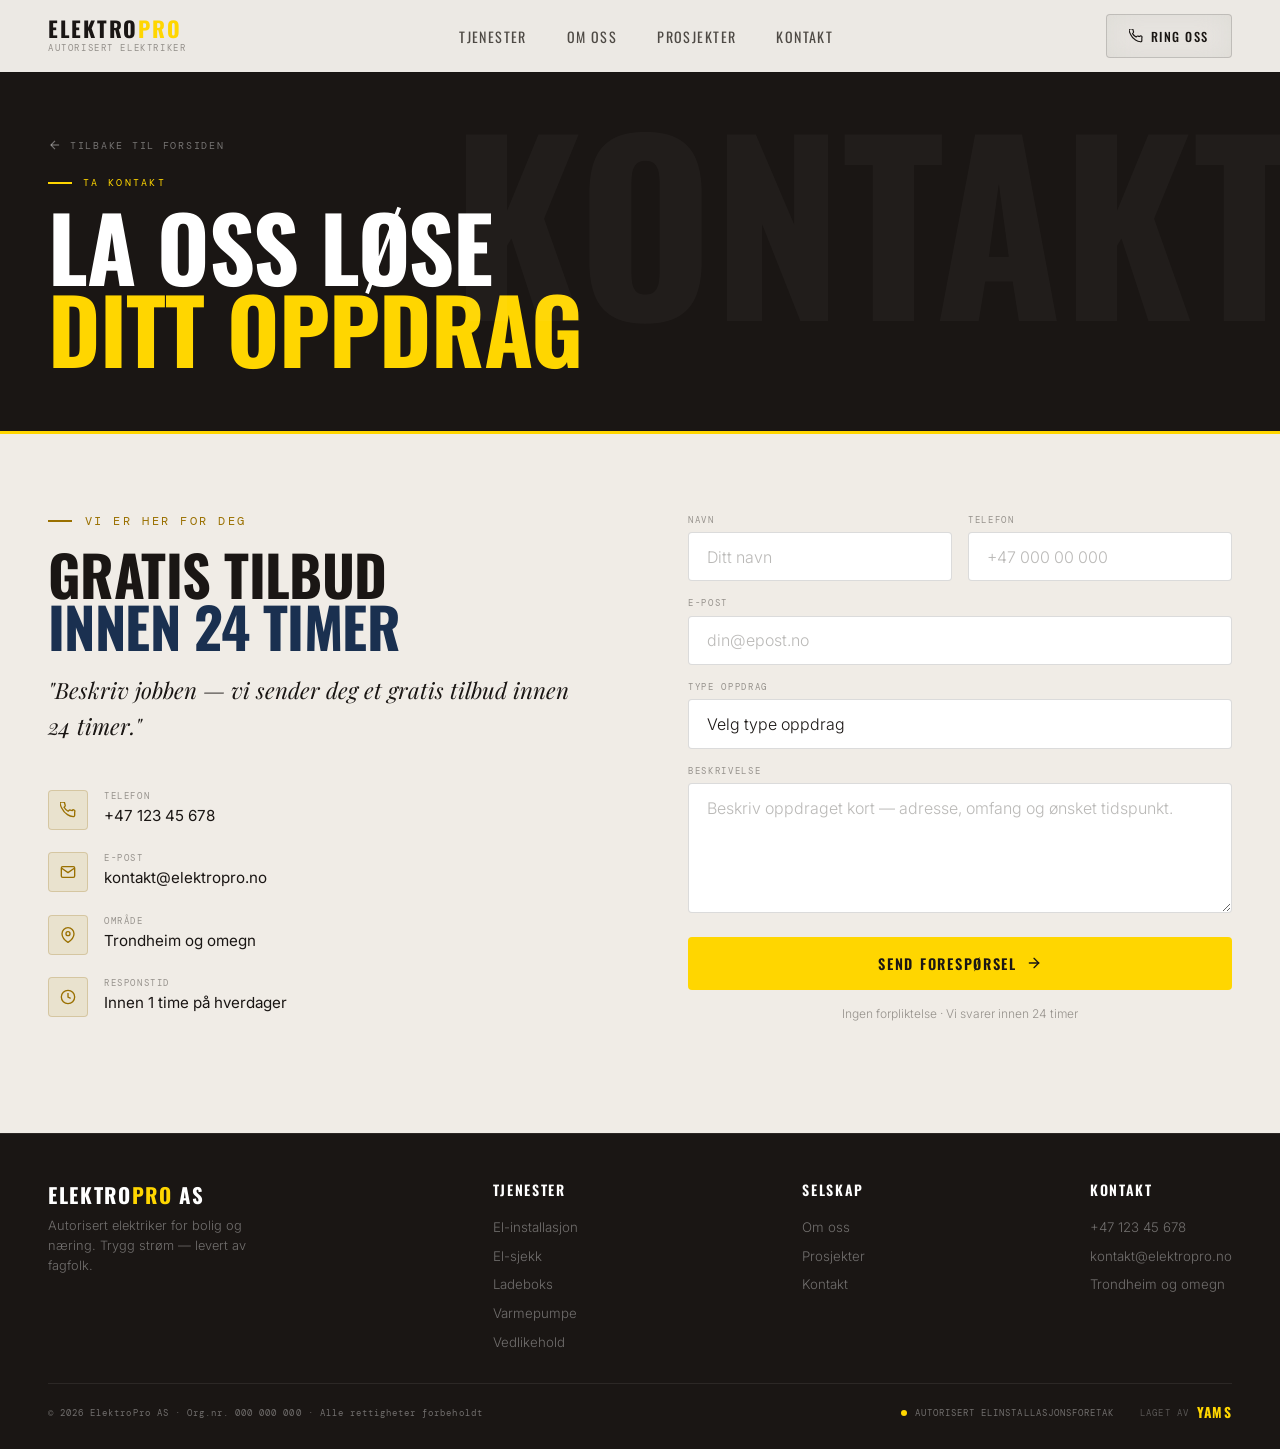
==== kontakt.html @ 8f8574b4 "Add files via upload" ====
<!DOCTYPE html>
<html lang="no">
<head>
  <meta charset="UTF-8">
  <meta name="viewport" content="width=device-width, initial-scale=1.0">
  <title>Kontakt — ElektroPro AS</title>
  <meta name="description" content="Ta kontakt med ElektroPro AS — få gratis tilbud på elektriske tjenester i Trondheim og omegn.">
  <link rel="preconnect" href="https://fonts.googleapis.com">
  <link rel="preconnect" href="https://fonts.gstatic.com" crossorigin>
  <link href="https://fonts.googleapis.com/css2?family=Oswald:wght@400;500;600;700&family=Inter:ital,wght@0,300;0,400;0,500;1,300&family=Playfair+Display:ital@1&family=DM+Mono:wght@400;500&display=swap" rel="stylesheet">
  <link rel="stylesheet" href="style.css">
</head>
<body>

<nav id="mainNav" class="nav-dark">
  <a href="index.html" class="nav-logo">
    <div class="nav-logo-name">Elektro<span>Pro</span></div>
    <div class="nav-logo-tag">Autorisert elektriker</div>
  </a>
  <ul class="nav-links">
    <li><a href="tjenester.html">Tjenester</a></li>
    <li><a href="om-oss.html">Om oss</a></li>
    <li><a href="index.html#prosjekter">Prosjekter</a></li>
    <li><a href="kontakt.html" class="active">Kontakt</a></li>
  </ul>
  <div class="nav-right">
    <a href="tel:+4712345678" class="btn-glass-sm">
      <svg width="14" height="14" viewBox="0 0 24 24" fill="none" stroke="currentColor" stroke-width="2" stroke-linecap="round"><path d="M22 16.92v3a2 2 0 01-2.18 2 19.79 19.79 0 01-8.63-3.07A19.5 19.5 0 013.07 9.81a19.79 19.79 0 01-3.07-8.68A2 2 0 012 0h3a2 2 0 012 1.72c.127.96.361 1.903.7 2.81a2 2 0 01-.45 2.11L6.09 7.91a16 16 0 006 6l1.27-1.27a2 2 0 012.11-.45c.907.339 1.85.573 2.81.7A2 2 0 0122 14.92v2z"/></svg>
      Ring oss
    </a>
    <button class="nav-hamburger" id="navHamburger" aria-label="Åpne meny" aria-expanded="false">
      <span></span><span></span><span></span>
    </button>
  </div>
</nav>

<div class="mob-menu" id="mobMenu" aria-hidden="true">
  <ul>
    <li><a href="tjenester.html" class="mob-link">Tjenester</a></li>
    <li><a href="om-oss.html" class="mob-link">Om oss</a></li>
    <li><a href="index.html#prosjekter" class="mob-link">Prosjekter</a></li>
    <li><a href="kontakt.html" class="mob-link">Kontakt</a></li>
  </ul>
  <div class="mob-menu-divider"></div>
  <div class="mob-menu-cta">
    <a href="tel:+4712345678" class="btn-yellow">Ring oss nå</a>
    <a href="kontakt.html" class="btn-glass mob-link">Få gratis tilbud</a>
  </div>
  <div class="mob-menu-contact">+47 123 45 678 · kontakt@elektropro.no</div>
</div>

<!-- ── PAGE BANNER ── -->
<div class="page-banner">
  <div class="page-banner-bg-text">Kontakt</div>
  <a href="index.html" class="page-banner-back">
    <svg viewBox="0 0 24 24"><polyline points="19 12 5 12"/><polyline points="12 5 5 12 12 19"/></svg>
    Tilbake til forsiden
  </a>
  <div class="page-banner-label">Ta kontakt</div>
  <h1 class="page-banner-title">La oss løse<br><span class="accent">ditt oppdrag</span></h1>
</div>

<!-- ── CONTACT ── -->
<section class="contact" style="padding-top:5rem;">
  <div class="contact-info">
    <div class="section-eyebrow">Vi er her for deg</div>
    <h2 class="section-title" style="font-size:clamp(2rem,5vw,3.5rem);margin-bottom:0;">Gratis tilbud<br><span class="accent">innen 24 timer</span></h2>
    <p class="contact-tagline">"Beskriv jobben — vi sender deg et gratis tilbud innen 24 timer."</p>
    <div class="contact-details">
      <div class="contact-detail-item">
        <div class="contact-detail-icon"><svg viewBox="0 0 24 24"><path d="M22 16.92v3a2 2 0 01-2.18 2 19.79 19.79 0 01-8.63-3.07A19.5 19.5 0 013.07 9.81 19.79 19.79 0 01.01 1.2 2 2 0 012 0h3a2 2 0 012 1.72c.127.96.361 1.903.7 2.81a2 2 0 01-.45 2.11L6.09 7.91a16 16 0 006 6l1.27-1.27a2 2 0 012.11-.45c.907.339 1.85.573 2.81.7A2 2 0 0122 14.92v2z"/></svg></div>
        <div><div class="contact-detail-label">Telefon</div><div class="contact-detail-val">+47 123 45 678</div></div>
      </div>
      <div class="contact-detail-item">
        <div class="contact-detail-icon"><svg viewBox="0 0 24 24"><path d="M4 4h16c1.1 0 2 .9 2 2v12c0 1.1-.9 2-2 2H4c-1.1 0-2-.9-2-2V6c0-1.1.9-2 2-2z"/><polyline points="22,6 12,13 2,6"/></svg></div>
        <div><div class="contact-detail-label">E-post</div><div class="contact-detail-val">kontakt@elektropro.no</div></div>
      </div>
      <div class="contact-detail-item">
        <div class="contact-detail-icon"><svg viewBox="0 0 24 24"><path d="M21 10c0 7-9 13-9 13s-9-6-9-13a9 9 0 0118 0z"/><circle cx="12" cy="10" r="3"/></svg></div>
        <div><div class="contact-detail-label">Område</div><div class="contact-detail-val">Trondheim og omegn</div></div>
      </div>
      <div class="contact-detail-item">
        <div class="contact-detail-icon"><svg viewBox="0 0 24 24"><circle cx="12" cy="12" r="10"/><polyline points="12 6 12 12 16 14"/></svg></div>
        <div><div class="contact-detail-label">Responstid</div><div class="contact-detail-val">Innen 1 time på hverdager</div></div>
      </div>
    </div>
  </div>

  <form class="contact-form reveal" onsubmit="return false;">
    <div class="form-row">
      <div class="form-group"><label for="fname">Navn</label><input type="text" id="fname" placeholder="Ditt navn"></div>
      <div class="form-group"><label for="fphone">Telefon</label><input type="tel" id="fphone" placeholder="+47 000 00 000"></div>
    </div>
    <div class="form-group"><label for="femail">E-post</label><input type="email" id="femail" placeholder="din@epost.no"></div>
    <div class="form-group">
      <label for="ftype">Type oppdrag</label>
      <select id="ftype">
        <option value="" disabled selected>Velg type oppdrag</option>
        <option>El-sjekk / sikkerhetsinspeksjon</option>
        <option>Ny installasjon (bolig)</option>
        <option>Ny installasjon (næring)</option>
        <option>Ladeboks for elbil</option>
        <option>Varmepumpe</option>
        <option>Vedlikehold / feilretting</option>
        <option>Annet</option>
      </select>
    </div>
    <div class="form-group"><label for="fmessage">Beskrivelse</label><textarea id="fmessage" placeholder="Beskriv oppdraget kort — adresse, omfang og ønsket tidspunkt."></textarea></div>
    <button type="submit" class="btn-yellow form-submit">
      Send forespørsel
      <svg width="16" height="16" viewBox="0 0 24 24" fill="none" stroke="currentColor" stroke-width="2" stroke-linecap="round"><line x1="5" y1="12" x2="19" y2="12"/><polyline points="12 5 19 12 12 19"/></svg>
    </button>
    <p class="form-note">Ingen forpliktelse · Vi svarer innen 24 timer</p>
  </form>
</section>

<!-- ── FOOTER ── -->
<footer>
  <div class="footer-top">
    <div class="footer-brand">
      <div class="footer-logo-name">Elektro<span>Pro</span> AS</div>
      <p class="footer-tagline">Autorisert elektriker for bolig og næring. Trygg strøm — levert av fagfolk.</p>
    </div>
    <div class="footer-col">
      <button class="footer-col-toggle" aria-expanded="false"><span>Tjenester</span><span class="footer-col-icon">+</span></button>
      <ul>
        <li><a href="tjenester.html">El-installasjon</a></li>
        <li><a href="tjenester.html">El-sjekk</a></li>
        <li><a href="tjenester.html">Ladeboks</a></li>
        <li><a href="tjenester.html">Varmepumpe</a></li>
        <li><a href="tjenester.html">Vedlikehold</a></li>
      </ul>
    </div>
    <div class="footer-col">
      <button class="footer-col-toggle" aria-expanded="false"><span>Selskap</span><span class="footer-col-icon">+</span></button>
      <ul>
        <li><a href="om-oss.html">Om oss</a></li>
        <li><a href="index.html#prosjekter">Prosjekter</a></li>
        <li><a href="kontakt.html">Kontakt</a></li>
      </ul>
    </div>
    <div class="footer-col">
      <button class="footer-col-toggle" aria-expanded="false"><span>Kontakt</span><span class="footer-col-icon">+</span></button>
      <ul>
        <li><a href="tel:+4712345678">+47 123 45 678</a></li>
        <li><a href="mailto:kontakt@elektropro.no">kontakt@elektropro.no</a></li>
        <li><a href="#">Trondheim og omegn</a></li>
      </ul>
    </div>
  </div>
  <div class="footer-bottom">
    <span class="footer-copy">© 2026 ElektroPro AS · Org.nr. 000 000 000 · Alle rettigheter forbeholdt</span>
    <div style="display:flex;align-items:center;gap:1.6rem;flex-wrap:wrap;">
      <div class="footer-badge"><div class="footer-badge-dot"></div>Autorisert elinstallasjonsforetak</div>
      <a href="https://www.yamsas.com" target="_blank" rel="noopener" class="footer-yams">Laget av <span class="footer-yams-logo">YAMS</span></a>
    </div>
  </div>
</footer>

<div class="mob-call-bar">
  <a href="tel:+4712345678" class="mob-call">
    <svg viewBox="0 0 24 24" fill="none" stroke="currentColor" stroke-width="2" stroke-linecap="round"><path d="M22 16.92v3a2 2 0 01-2.18 2 19.79 19.79 0 01-8.63-3.07A19.5 19.5 0 013.07 9.81a19.79 19.79 0 01-3.07-8.68A2 2 0 012 0h3a2 2 0 012 1.72c.127.96.361 1.903.7 2.81a2 2 0 01-.45 2.11L6.09 7.91a16 16 0 006 6l1.27-1.27a2 2 0 012.11-.45c.907.339 1.85.573 2.81.7A2 2 0 0122 14.92v2z"/></svg>
    Ring oss
  </a>
  <a href="#" class="mob-quote">Send skjema</a>
</div>

<script>
  const nav = document.getElementById('mainNav');
  window.addEventListener('scroll', () => { nav.classList.toggle('scrolled', window.scrollY > 60); }, { passive: true });
  const hamburger = document.getElementById('navHamburger');
  const mobMenu = document.getElementById('mobMenu');
  function openMenu() { hamburger.classList.add('open'); hamburger.setAttribute('aria-expanded','true'); mobMenu.classList.add('open'); mobMenu.setAttribute('aria-hidden','false'); document.body.classList.add('menu-open'); }
  function closeMenu() { hamburger.classList.remove('open'); hamburger.setAttribute('aria-expanded','false'); mobMenu.classList.remove('open'); mobMenu.setAttribute('aria-hidden','true'); document.body.classList.remove('menu-open'); }
  hamburger.addEventListener('click', () => mobMenu.classList.contains('open') ? closeMenu() : openMenu());
  document.querySelectorAll('.mob-link').forEach(l => l.addEventListener('click', closeMenu));
  document.addEventListener('keydown', e => { if(e.key === 'Escape') closeMenu(); });
  document.querySelectorAll('.footer-col-toggle').forEach(btn => {
    btn.addEventListener('click', () => {
      if(window.innerWidth > 768) return;
      const col = btn.parentElement; const isOpen = col.classList.contains('open');
      document.querySelectorAll('.footer-col').forEach(c => { c.classList.remove('open'); c.querySelector('.footer-col-toggle').setAttribute('aria-expanded','false'); });
      if(!isOpen) { col.classList.add('open'); btn.setAttribute('aria-expanded','true'); }
    });
  });
  const observer = new IntersectionObserver(entries => { entries.forEach(e => { if(e.isIntersecting) { e.target.classList.add('visible'); observer.unobserve(e.target); } }); }, { threshold: 0.1 });
  document.querySelectorAll('.reveal').forEach(el => observer.observe(el));
</script>
</body>
</html>
---- style.css ----
*, *::before, *::after { box-sizing: border-box; margin: 0; padding: 0; }

:root {
  --black:   #1a1614;
  --light0:  #f8f5f0;
  --light1:  #f0ece6;
  --light2:  #e8e3db;
  --yellow:  #FFD600;
  --yamb:    #9a7000;
  --ydim:    rgba(180,135,0,.1);
  --white:   #ffffff;
  --gray:    rgba(26,22,16,.62);
  --gray2:   rgba(26,22,16,.42);
  --border:  rgba(0,0,0,.1);
  --bordery: rgba(140,100,0,.22);
  --nav-h:   72px;
}

html { scroll-behavior: smooth; }

body {
  font-family: 'Inter', sans-serif;
  background: var(--light0);
  color: var(--black);
  -webkit-font-smoothing: antialiased;
  overflow-x: hidden;
}
body.menu-open { overflow: hidden; }

img { display: block; max-width: 100%; }
a { text-decoration: none; color: inherit; }

/* ── BUTTONS ── */
.btn-yellow {
  display: inline-flex; align-items: center; justify-content: center; gap: .55rem;
  padding: 1rem 2.2rem;
  background: var(--yellow); color: var(--black);
  font-family: 'Oswald', sans-serif;
  font-weight: 600; font-size: .9rem; letter-spacing: .12em; text-transform: uppercase;
  border: none; border-radius: 4px; cursor: pointer;
  transition: background .2s, transform .2s, box-shadow .2s;
  white-space: nowrap; min-height: 48px;
}
.btn-yellow:hover { background: #ffe633; transform: translateY(-2px); box-shadow: 0 10px 36px rgba(255,214,0,.45); }

.btn-glass {
  display: inline-flex; align-items: center; justify-content: center; gap: .55rem;
  padding: 1rem 2.2rem;
  background: rgba(255,255,255,.08); backdrop-filter: blur(20px); -webkit-backdrop-filter: blur(20px);
  border: 1px solid rgba(255,255,255,.22); border-radius: 4px;
  color: var(--white);
  font-family: 'Oswald', sans-serif;
  font-weight: 500; font-size: .9rem; letter-spacing: .12em; text-transform: uppercase;
  cursor: pointer; transition: background .2s, border-color .2s, transform .2s;
  white-space: nowrap; min-height: 48px;
}
.btn-glass:hover { background: rgba(255,255,255,.16); border-color: rgba(255,255,255,.45); transform: translateY(-2px); }

.btn-glass-sm {
  display: inline-flex; align-items: center; gap: .45rem;
  padding: .65rem 1.4rem;
  background: rgba(255,255,255,.08); backdrop-filter: blur(16px); -webkit-backdrop-filter: blur(16px);
  border: 1px solid rgba(255,255,255,.2); border-radius: 4px;
  color: var(--white);
  font-family: 'Oswald', sans-serif;
  font-weight: 500; font-size: .78rem; letter-spacing: .12em; text-transform: uppercase;
  cursor: pointer; transition: background .2s, border-color .2s;
  min-height: 44px;
}
.btn-glass-sm:hover { background: rgba(255,255,255,.15); border-color: rgba(255,255,255,.4); }

.btn-dark {
  display: inline-flex; align-items: center; justify-content: center; gap: .55rem;
  padding: 1.1rem 2.6rem;
  background: var(--black); color: var(--yellow);
  font-family: 'Oswald', sans-serif;
  font-weight: 600; font-size: .9rem; letter-spacing: .12em; text-transform: uppercase;
  border: none; border-radius: 4px; cursor: pointer;
  transition: background .2s, transform .2s; white-space: nowrap; min-height: 48px;
}
.btn-dark:hover { background: #1a1a1a; transform: translateY(-2px); }

/* ── NAV ── */
nav {
  position: fixed; top: 0; left: 0; right: 0; z-index: 1000;
  height: var(--nav-h);
  display: flex; align-items: center; justify-content: space-between;
  padding: 0 3rem;
  transition: background .35s, box-shadow .35s;
}
nav.scrolled {
  background: rgba(248,245,240,.95);
  backdrop-filter: blur(24px); -webkit-backdrop-filter: blur(24px);
  box-shadow: 0 1px 0 rgba(0,0,0,.08);
}
nav.scrolled .nav-logo-name { color: var(--black); }
nav.scrolled .nav-logo-tag  { color: var(--gray2); }
nav.scrolled .nav-links a   { color: rgba(26,22,16,.75); }
nav.scrolled .nav-links a:hover { color: var(--yamb); }
nav.scrolled .btn-glass-sm  { background: rgba(0,0,0,.06); border-color: rgba(0,0,0,.15); color: var(--black); }
nav.scrolled .nav-hamburger span { background: var(--black); }

/* Force dark nav on light-header pages */
nav.nav-dark {
  background: rgba(248,245,240,.95);
  backdrop-filter: blur(24px); -webkit-backdrop-filter: blur(24px);
  box-shadow: 0 1px 0 rgba(0,0,0,.08);
}
nav.nav-dark .nav-logo-name { color: var(--black); }
nav.nav-dark .nav-logo-tag  { color: var(--gray2); }
nav.nav-dark .nav-links a   { color: rgba(26,22,16,.75); }
nav.nav-dark .nav-links a:hover { color: var(--yamb); }
nav.nav-dark .btn-glass-sm  { background: rgba(0,0,0,.06); border-color: rgba(0,0,0,.15); color: var(--black); }
nav.nav-dark .nav-hamburger span { background: var(--black); }

.nav-logo { display: flex; flex-direction: column; gap: .1rem; }
.nav-logo-name {
  font-family: 'Oswald', sans-serif;
  font-weight: 700; font-size: 1.35rem; letter-spacing: .08em;
  text-transform: uppercase; color: var(--white); line-height: 1;
}
.nav-logo-name span { color: var(--yellow); }
.nav-logo-tag {
  font-family: 'DM Mono', monospace;
  font-size: .55rem; letter-spacing: .18em; text-transform: uppercase; color: rgba(255,255,255,.5);
}

.nav-links { display: flex; align-items: center; gap: 2.5rem; list-style: none; }
.nav-links a {
  font-family: 'Oswald', sans-serif;
  font-weight: 400; font-size: .88rem; letter-spacing: .1em;
  text-transform: uppercase; color: rgba(255,255,255,.85);
  transition: color .2s;
}
.nav-links a:hover { color: var(--yellow); }
.nav-links a.active { color: var(--yellow); }

.nav-right { display: flex; align-items: center; gap: 1rem; }

.nav-hamburger {
  display: none; flex-direction: column; justify-content: center; gap: 5px;
  width: 44px; height: 44px;
  background: none; border: none; cursor: pointer; padding: 8px;
}
.nav-hamburger span {
  display: block; width: 22px; height: 2px;
  background: var(--white); border-radius: 2px;
  transition: transform .3s, opacity .3s; transform-origin: center;
}
.nav-hamburger.open span:nth-child(1) { transform: translateY(7px) rotate(45deg); }
.nav-hamburger.open span:nth-child(2) { opacity: 0; }
.nav-hamburger.open span:nth-child(3) { transform: translateY(-7px) rotate(-45deg); }

/* Mobile menu */
.mob-menu {
  display: none; position: fixed; inset: 0; z-index: 999;
  background: rgba(248,245,240,.97);
  backdrop-filter: blur(24px); -webkit-backdrop-filter: blur(24px);
  flex-direction: column; justify-content: center; align-items: flex-start;
  gap: 2rem; opacity: 0; transition: opacity .3s ease; padding: 2rem 2.5rem;
}
.mob-menu.open { display: flex; opacity: 1; }
.mob-menu ul { list-style: none; display: flex; flex-direction: column; align-items: flex-start; gap: 1.2rem; width: 100%; }
.mob-menu ul a { font-family: 'Oswald', sans-serif; font-weight: 600; font-size: 2rem; letter-spacing: .08em; text-transform: uppercase; color: var(--black); transition: color .2s; display: block; }
.mob-menu ul a:hover { color: var(--yamb); }
.mob-menu-divider { width: 40px; height: 2px; background: var(--border); }
.mob-menu-cta { display: flex; flex-direction: column; align-items: flex-start; gap: .8rem; width: 100%; }
.mob-menu-cta .btn-yellow, .mob-menu-cta .btn-glass { width: 100%; max-width: 300px; }
.mob-menu-cta .btn-glass { background: rgba(0,0,0,.06); border-color: rgba(0,0,0,.15); color: var(--black); }
.mob-menu-contact { font-family: 'DM Mono', monospace; font-size: .6rem; letter-spacing: .15em; text-transform: uppercase; color: var(--gray2); text-align: left; }

/* ── PAGE BANNER (sub-pages) ── */
.page-banner {
  background: #1a1614;
  padding: calc(var(--nav-h) + 4rem) 3rem 4rem;
  position: relative; overflow: hidden;
}
.page-banner::after {
  content: ''; position: absolute; bottom: 0; left: 0; right: 0;
  height: 3px; background: var(--yellow);
}
.page-banner-back {
  display: inline-flex; align-items: center; gap: .5rem;
  font-family: 'DM Mono', monospace; font-size: .6rem; letter-spacing: .18em;
  text-transform: uppercase; color: rgba(255,255,255,.4);
  margin-bottom: 1.5rem; transition: color .2s;
}
.page-banner-back:hover { color: var(--yellow); }
.page-banner-back svg { width: 14px; height: 14px; stroke: currentColor; fill: none; stroke-width: 2; }
.page-banner-label {
  font-family: 'DM Mono', monospace; font-size: .65rem; letter-spacing: .22em;
  text-transform: uppercase; color: var(--yellow);
  display: flex; align-items: center; gap: .7rem; margin-bottom: 1rem;
}
.page-banner-label::before { content: ''; display: block; width: 24px; height: 2px; background: var(--yellow); }
.page-banner-title {
  font-family: 'Oswald', sans-serif; font-weight: 700;
  font-size: clamp(2.8rem, 7vw, 6rem);
  text-transform: uppercase; line-height: .92;
  color: #ffffff; letter-spacing: -.01em;
}
.page-banner-title .accent { color: var(--yellow); }
.page-banner-bg-text {
  position: absolute; right: -1rem; top: 50%; transform: translateY(-50%);
  font-family: 'Oswald', sans-serif; font-weight: 700;
  font-size: clamp(8rem, 18vw, 18rem);
  color: rgba(255,255,255,.03); text-transform: uppercase;
  pointer-events: none; white-space: nowrap; line-height: 1;
}

/* ── HERO ── */
.hero {
  position: relative; min-height: 100svh;
  display: flex; flex-direction: column; justify-content: flex-end;
  padding: calc(var(--nav-h) + 2rem) 3rem 6rem; overflow: hidden;
}
.hero-video { position: absolute; inset: 0; z-index: 0; }
.hero-video video { width: 100%; height: 100%; object-fit: cover; object-position: center; }
.hero-overlay {
  position: absolute; inset: 0; z-index: 1;
  background: linear-gradient(to top,rgba(10,10,10,.97) 0%,rgba(10,10,10,.65) 45%,rgba(10,10,10,.3) 100%);
}
.hero-content { position: relative; z-index: 2; max-width: 860px; }
.hero-eyebrow {
  font-family: 'DM Mono', monospace; font-size: .65rem; letter-spacing: .2em;
  text-transform: uppercase; color: var(--yellow);
  display: flex; align-items: center; gap: .8rem; margin-bottom: 1.4rem; flex-wrap: wrap;
}
.hero-eyebrow::before { content: ''; display: block; width: 28px; height: 2px; background: var(--yellow); flex-shrink: 0; }
.hero-h1 {
  font-family: 'Oswald', sans-serif; font-weight: 700;
  font-size: clamp(3rem, 9vw, 7.5rem);
  line-height: .92; text-transform: uppercase; letter-spacing: -.01em;
  margin-bottom: 1.4rem; color: #ffffff;
}
.hero-h1 .accent { color: var(--yellow); }
.hero-btns { display: flex; align-items: center; gap: 1rem; flex-wrap: wrap; }
.hero-scroll-hint {
  position: absolute; bottom: 2.5rem; right: 3rem; z-index: 2;
  display: flex; flex-direction: column; align-items: center; gap: .6rem;
  font-family: 'DM Mono', monospace; font-size: .5rem; letter-spacing: .2em;
  text-transform: uppercase; color: rgba(255,255,255,.3);
}
.hero-scroll-line {
  width: 1px; height: 50px;
  background: linear-gradient(to bottom, var(--yellow), transparent);
  animation: scrollPulse 2s ease infinite;
}
@keyframes scrollPulse { 0%,100%{opacity:1;transform:scaleY(1)} 50%{opacity:.4;transform:scaleY(.6)} }

/* ── STATS ── */
.stats-bar {
  background: var(--light1);
  border-top: 1px solid var(--border); border-bottom: 1px solid var(--border);
  padding: 2.8rem 3rem; display: flex; justify-content: center; gap: 0;
}
.stat-item { flex: 1; max-width: 260px; display: flex; flex-direction: column; align-items: center; gap: .5rem; position: relative; }
.stat-item + .stat-item::before { content: ''; position: absolute; left: 0; top: 10%; bottom: 10%; width: 1px; background: var(--border); }
.stat-num { font-family: 'Oswald', sans-serif; font-weight: 700; font-size: clamp(2.4rem, 5vw, 3.8rem); color: var(--yellow); line-height: 1; }
.stat-label { font-family: 'DM Mono', monospace; font-size: .6rem; letter-spacing: .2em; text-transform: uppercase; color: var(--gray2); text-align: center; }

/* ── SECTION COMMON ── */
.section-eyebrow {
  font-family: 'DM Mono', monospace; font-size: .72rem; letter-spacing: .22em;
  text-transform: uppercase; color: var(--yamb);
  display: flex; align-items: center; gap: .8rem; margin-bottom: 1.2rem;
}
.section-eyebrow::before { content: ''; display: block; width: 24px; height: 2px; background: var(--yamb); flex-shrink: 0; }
.section-title {
  font-family: 'Oswald', sans-serif; font-weight: 700;
  font-size: clamp(2.2rem, 5vw, 4.5rem);
  text-transform: uppercase; line-height: .92; letter-spacing: -.01em; margin-bottom: 4rem;
}
.section-title .accent { color: #1a3050; }

/* ── SERVICES ── */
.services { background: var(--light2); padding: 7rem 3rem; }
.services-grid { display: grid; grid-template-columns: repeat(4, 1fr); gap: 1.5rem; }
.service-card {
  background: var(--white); padding: 2.6rem 2rem 2.4rem;
  border-radius: 12px; border-left: 4px solid var(--yellow);
  box-shadow: 0 2px 12px rgba(0,0,0,.07), 0 1px 3px rgba(0,0,0,.05);
  position: relative; overflow: hidden;
  transition: transform .25s cubic-bezier(.22,1,.36,1), box-shadow .25s;
}
.service-card:hover { transform: translateY(-6px); box-shadow: 0 18px 40px rgba(0,0,0,.12), 0 4px 10px rgba(0,0,0,.06); }
.service-icon {
  width: 48px; height: 48px; background: #1a3050; border-radius: 10px;
  display: flex; align-items: center; justify-content: center; margin-bottom: 1.5rem;
  box-shadow: 0 4px 14px rgba(26,48,80,.25);
}
.service-icon svg { width: 22px; height: 22px; stroke: #ffffff; fill: none; stroke-width: 2; }
.service-name { font-family: 'Oswald', sans-serif; font-weight: 600; font-size: 1.25rem; letter-spacing: .04em; text-transform: uppercase; margin-bottom: .9rem; color: var(--black); }
.service-desc { font-size: .87rem; line-height: 1.82; color: var(--gray); font-weight: 300; }

/* ── ABOUT ── */
.about {
  background: var(--light0); padding: 7rem 3rem;
  display: grid; grid-template-columns: 1fr 1fr; gap: 6rem; align-items: center;
}
.about-img-wrap { position: relative; }
.about-img-wrap img { width: 100%; height: 600px; object-fit: cover; object-position: top center; border-radius: 4px; }
.about-img-badge {
  position: absolute; bottom: 1.5rem; left: 1.5rem;
  background: rgba(10,10,10,.88); backdrop-filter: blur(16px); -webkit-backdrop-filter: blur(16px);
  border: 1px solid rgba(255,255,255,.12); border-radius: 4px;
  padding: 1rem 1.4rem; display: flex; align-items: center; gap: .8rem;
}
.about-badge-num { font-family: 'Oswald', sans-serif; font-weight: 700; font-size: 2rem; color: var(--yellow); line-height: 1; }
.about-badge-txt { font-family: 'DM Mono', monospace; font-size: .55rem; letter-spacing: .14em; text-transform: uppercase; color: rgba(255,255,255,.8); line-height: 1.5; }
.about-quote {
  font-family: 'Playfair Display', serif; font-style: italic;
  font-size: clamp(1.2rem, 2vw, 1.8rem); line-height: 1.5; color: var(--black);
  margin-bottom: 1.8rem; padding-left: 1.4rem; border-left: 3px solid var(--yamb);
}
.about-body { font-size: .9rem; line-height: 1.9; color: var(--gray); font-weight: 300; margin-bottom: 1.3rem; }
.about-checklist { list-style: none; display: flex; flex-direction: column; gap: .8rem; margin-bottom: 2.4rem; }
.about-checklist li { display: flex; align-items: center; gap: .8rem; font-size: .87rem; color: var(--gray); font-weight: 300; }
.about-checklist li::before {
  content: ''; display: block; flex-shrink: 0; width: 18px; height: 18px;
  background: var(--ydim); border: 1px solid var(--bordery); border-radius: 50%;
  background-image: url("data:image/svg+xml,%3Csvg viewBox='0 0 16 16' fill='none' stroke='%23FFD600' stroke-width='2' xmlns='http://www.w3.org/2000/svg'%3E%3Cpolyline points='3 8 7 12 13 4'/%3E%3C/svg%3E");
  background-size: 10px; background-position: center; background-repeat: no-repeat;
}

/* ── GALLERY ── */
.gallery {
  background: var(--light1); padding: 7rem 3rem;
  display: grid; grid-template-columns: 1fr 1fr; gap: 5rem; align-items: center;
}
.gallery-sell-points { list-style: none; display: flex; flex-direction: column; gap: 1.4rem; margin: 2rem 0 2.5rem; }
.gallery-sell-points li { display: flex; align-items: flex-start; gap: 1rem; }
.gallery-sell-icon {
  flex-shrink: 0; width: 36px; height: 36px; background: #1a3050; border-radius: 8px;
  display: flex; align-items: center; justify-content: center; margin-top: .1rem;
}
.gallery-sell-icon svg { width: 16px; height: 16px; stroke: #fff; fill: none; stroke-width: 2.2; }
.gallery-sell-title { font-family: 'Oswald', sans-serif; font-weight: 600; font-size: 1rem; letter-spacing: .04em; text-transform: uppercase; margin-bottom: .3rem; color: var(--black); }
.gallery-sell-desc { font-size: .87rem; line-height: 1.8; color: rgba(26,22,16,.82); font-weight: 400; }
.gallery-video-wrap {
  position: relative; border-radius: 14px; overflow: hidden;
  box-shadow: 0 20px 60px rgba(0,0,0,.15), 0 4px 16px rgba(0,0,0,.08);
}
.gallery-video-wrap video { width: 100%; display: block; aspect-ratio: 9/16; object-fit: cover; }

/* ── WHY US ── */
.why { background: var(--light2); padding: 7rem 3rem; }
.why-grid { display: grid; grid-template-columns: repeat(3, 1fr); gap: 1.8rem; margin-top: 3.5rem; }
.why-card {
  background: var(--white); padding: 2.6rem 2.2rem; border-radius: 12px;
  border-top: 3px solid var(--yellow);
  box-shadow: 0 2px 12px rgba(0,0,0,.07), 0 1px 3px rgba(0,0,0,.05);
  position: relative; overflow: hidden;
  transition: transform .25s cubic-bezier(.22,1,.36,1), box-shadow .25s;
}
.why-card:hover { transform: translateY(-6px); box-shadow: 0 16px 40px rgba(0,0,0,.12), 0 4px 10px rgba(0,0,0,.07); }
.why-card-num { font-family: 'Oswald', sans-serif; font-weight: 700; font-size: 5rem; color: rgba(26,48,80,.05); line-height: 1; position: absolute; top: 1rem; right: 1.4rem; pointer-events: none; }
.why-icon { width: 48px; height: 48px; background: #1a3050; border-radius: 10px; display: flex; align-items: center; justify-content: center; margin-bottom: 1.5rem; box-shadow: 0 4px 14px rgba(26,48,80,.25); }
.why-icon svg { width: 22px; height: 22px; stroke: #ffffff; fill: none; stroke-width: 2; }
.why-title { font-family: 'Oswald', sans-serif; font-weight: 600; font-size: 1.15rem; letter-spacing: .05em; text-transform: uppercase; margin-bottom: .8rem; color: var(--black); }
.why-desc { font-size: .87rem; line-height: 1.85; color: var(--gray); font-weight: 300; }

/* ── CTA BAND ── */
.cta-band {
  background: var(--yellow); padding: 5rem 3rem;
  display: flex; align-items: center; justify-content: space-between; gap: 2rem;
}
.cta-band-text { font-family: 'Oswald', sans-serif; font-weight: 700; font-size: clamp(1.6rem, 3.5vw, 3rem); text-transform: uppercase; color: var(--black); line-height: 1.1; }
.cta-band-text span { font-weight: 400; font-size: clamp(.9rem, 1.5vw, 1.15rem); display: block; font-family: 'Inter', sans-serif; text-transform: none; color: rgba(0,0,0,.6); margin-top: .4rem; }

/* ── CONTACT ── */
.contact {
  background: var(--light1); padding: 7rem 3rem;
  display: grid; grid-template-columns: 1fr 1fr; gap: 6rem; align-items: start;
}
.contact-tagline { font-family: 'Playfair Display', serif; font-style: italic; font-size: clamp(1rem, 1.8vw, 1.4rem); color: var(--black); margin-top: 1.4rem; margin-bottom: 2.8rem; line-height: 1.6; }
.contact-details { display: flex; flex-direction: column; gap: 1.4rem; }
.contact-detail-item { display: flex; align-items: flex-start; gap: 1rem; }
.contact-detail-icon { width: 40px; height: 40px; flex-shrink: 0; background: var(--ydim); border: 1px solid var(--bordery); border-radius: 4px; display: flex; align-items: center; justify-content: center; }
.contact-detail-icon svg { width: 16px; height: 16px; stroke: var(--yamb); fill: none; stroke-width: 2; }
.contact-detail-label { font-family: 'DM Mono', monospace; font-size: .55rem; letter-spacing: .18em; text-transform: uppercase; color: var(--gray2); margin-bottom: .25rem; }
.contact-detail-val { font-size: .95rem; color: var(--black); font-weight: 400; }
.contact-form { display: flex; flex-direction: column; gap: 1rem; }
.form-row { display: grid; grid-template-columns: 1fr 1fr; gap: 1rem; }
.form-group { display: flex; flex-direction: column; gap: .4rem; }
.form-group label { font-family: 'DM Mono', monospace; font-size: .58rem; letter-spacing: .18em; text-transform: uppercase; color: var(--gray2); }
.form-group input, .form-group textarea, .form-group select {
  background: var(--white); border: 1px solid rgba(0,0,0,.14); border-radius: 4px;
  padding: .85rem 1.1rem; color: var(--black);
  font-family: 'Inter', sans-serif; font-size: 1rem; font-weight: 300;
  outline: none; transition: border-color .2s, box-shadow .2s;
  -webkit-appearance: none; appearance: none; width: 100%;
}
.form-group input:focus, .form-group textarea:focus, .form-group select:focus { border-color: var(--yamb); box-shadow: 0 0 0 3px rgba(154,112,0,.12); }
.form-group input::placeholder, .form-group textarea::placeholder { color: rgba(26,22,16,.3); }
.form-group textarea { resize: vertical; min-height: 130px; }
.form-group select option { background: var(--white); color: var(--black); }
.form-submit { margin-top: .5rem; width: 100%; }
.form-note { font-size: .75rem; color: var(--gray2); text-align: center; font-weight: 300; }

/* ── FOOTER ── */
footer { background: #1a1614; border-top: 1px solid rgba(255,255,255,.08); padding: 2.8rem 3rem 1.8rem; }
footer, footer .footer-col-toggle { color: var(--white); }
footer .footer-tagline, footer .footer-col ul li a, footer .footer-copy, footer .footer-badge { color: rgba(255,255,255,.38); }
footer .footer-col ul li a:hover { color: var(--yellow); }
footer .footer-top { border-bottom-color: rgba(255,255,255,.08); }
footer .footer-col-icon { color: var(--yellow); }
footer .footer-badge-dot { background: var(--yellow); }
.footer-top { display: flex; justify-content: space-between; align-items: flex-start; gap: 2rem; padding-bottom: 2rem; border-bottom: 1px solid var(--border); flex-wrap: wrap; }
.footer-logo-name { font-family: 'Oswald', sans-serif; font-weight: 700; font-size: 1.3rem; letter-spacing: .08em; text-transform: uppercase; }
.footer-logo-name span { color: var(--yellow); }
.footer-tagline { font-size: .8rem; color: var(--gray2); font-weight: 300; margin-top: .4rem; max-width: 220px; line-height: 1.55; }
.footer-col-toggle { display: flex; align-items: center; justify-content: space-between; width: 100%; background: none; border: none; cursor: pointer; padding: 0; gap: 1rem; font-family: 'Oswald', sans-serif; font-weight: 600; font-size: .88rem; letter-spacing: .12em; text-transform: uppercase; color: var(--white); margin-bottom: 1rem; }
.footer-col-icon { font-size: 1.1rem; line-height: 1; color: var(--yellow); flex-shrink: 0; transition: transform .25s ease; display: none; }
.footer-col.open .footer-col-icon { transform: rotate(45deg); }
.footer-col ul { list-style: none; display: flex; flex-direction: column; gap: .55rem; overflow: hidden; }
.footer-col ul li a { font-size: .83rem; color: var(--gray2); font-weight: 300; transition: color .2s; }
.footer-col ul li a:hover { color: var(--yellow); }
.footer-bottom { display: flex; justify-content: space-between; align-items: center; padding-top: 1.4rem; flex-wrap: wrap; gap: .8rem; }
.footer-copy { font-family: 'DM Mono', monospace; font-size: .54rem; letter-spacing: .12em; color: var(--gray2); }
.footer-badge { display: flex; align-items: center; gap: .5rem; font-family: 'DM Mono', monospace; font-size: .54rem; letter-spacing: .12em; text-transform: uppercase; color: var(--gray2); }
.footer-badge-dot { width: 6px; height: 6px; border-radius: 50%; background: var(--yellow); animation: blink 2.5s ease infinite; }
.footer-yams { display: inline-flex; align-items: center; gap: .45rem; font-family: 'DM Mono', monospace; font-size: .54rem; letter-spacing: .14em; text-transform: uppercase; color: rgba(255,255,255,.28); transition: color .2s; }
.footer-yams:hover { color: rgba(255,255,255,.7); }
.footer-yams-logo { font-family: 'Oswald', sans-serif; font-weight: 700; font-size: .85rem; letter-spacing: .1em; color: var(--yellow); line-height: 1; }
@keyframes blink { 0%,100%{opacity:1} 50%{opacity:.2} }

/* ── MOBILE CALL BAR ── */
.mob-call-bar {
  display: none; position: fixed; bottom: 0; left: 0; right: 0; z-index: 900;
  padding: .8rem 1.2rem calc(.8rem + env(safe-area-inset-bottom));
  background: rgba(248,245,240,.97); backdrop-filter: blur(20px); -webkit-backdrop-filter: blur(20px);
  border-top: 1px solid rgba(0,0,0,.1); gap: .7rem;
}
.mob-call-bar a { flex: 1; display: flex; align-items: center; justify-content: center; gap: .5rem; padding: .85rem .5rem; border-radius: 4px; font-family: 'Oswald', sans-serif; font-weight: 600; font-size: .82rem; letter-spacing: .1em; text-transform: uppercase; min-height: 48px; }
.mob-call-bar .mob-call { background: var(--yellow); color: var(--black); }
.mob-call-bar .mob-quote { background: rgba(0,0,0,.06); color: var(--black); border: 1px solid rgba(0,0,0,.15); }
.mob-call-bar svg { width: 15px; height: 15px; flex-shrink: 0; }

/* ── SCROLL REVEAL ── */
.reveal { opacity: 0; transform: translateY(28px); transition: opacity .7s ease, transform .7s cubic-bezier(.22,1,.36,1); }
.reveal.visible { opacity: 1; transform: none; }

/* ── BREAKPOINTS ── */
@media(max-width:1024px) {
  nav { padding: 0 2rem; }
  .services-grid { grid-template-columns: repeat(2, 1fr); }
  .about { grid-template-columns: 1fr; gap: 3rem; }
  .about-img-wrap img { height: 420px; }
  .gallery { grid-template-columns: 1fr; gap: 3rem; }
  .why-grid { grid-template-columns: repeat(2,1fr); }
  .contact { grid-template-columns: 1fr; gap: 3.5rem; }
}

@media(max-width:768px) {
  :root { --nav-h: 64px; }
  nav { padding: 0 1.2rem; }
  .nav-links { display: none; }
  .nav-right .btn-glass-sm { display: none; }
  .nav-hamburger { display: flex; }
  .mob-call-bar { display: flex; }
  .page-banner { padding: calc(var(--nav-h) + 2.5rem) 1.4rem 3rem; }
  .page-banner-bg-text { display: none; }
  .hero { padding: calc(var(--nav-h) + 1.5rem) 1.4rem calc(5rem + env(safe-area-inset-bottom)); min-height: 100svh; }
  .hero-overlay { background: linear-gradient(to top,rgba(10,10,10,.98) 0%,rgba(10,10,10,.7) 50%,rgba(10,10,10,.35) 100%); }
  .hero-h1 { font-size: clamp(2.6rem, 11vw, 4rem); margin-bottom: 1rem; }
  .hero-btns { flex-direction: column; align-items: stretch; }
  .hero-btns .btn-yellow, .hero-btns .btn-glass { width: 100%; }
  .hero-scroll-hint { display: none; }
  .stats-bar { flex-direction: row; flex-wrap: wrap; padding: 2rem 1.4rem; gap: 1.5rem; justify-content: space-around; }
  .stat-item { max-width: none; flex: 0 1 calc(33% - 1rem); }
  .stat-item + .stat-item::before { display: none; }
  .stat-num { font-size: clamp(2rem, 8vw, 2.8rem); }
  .services { padding: 5rem 1.4rem; }
  .services-grid { grid-template-columns: 1fr; gap: 1rem; }
  .section-title { font-size: clamp(2rem, 9vw, 3rem); margin-bottom: 3rem; }
  .about { padding: 5rem 1.4rem; grid-template-columns: 1fr; gap: 2.5rem; }
  .about-img-wrap img { height: 320px; }
  .about-img-badge { bottom: 1rem; left: 1rem; padding: .8rem 1rem; }
  .about-badge-num { font-size: 1.6rem; }
  .gallery { padding: 5rem 1.4rem; grid-template-columns: 1fr; gap: 2.5rem; }
  .why { padding: 5rem 1.4rem; }
  .why-grid { grid-template-columns: 1fr; gap: 1rem; margin-top: 2.5rem; }
  .cta-band { flex-direction: column; align-items: flex-start; gap: 1.8rem; padding: 4rem 1.4rem; }
  .contact { padding: 5rem 1.4rem; grid-template-columns: 1fr; gap: 3rem; }
  .form-row { grid-template-columns: 1fr; }
  footer { padding: 2rem 1.4rem calc(1.5rem + 80px); }
  .footer-top { flex-direction: column; gap: 0; padding-bottom: 1rem; }
  .footer-brand { padding-bottom: 1.4rem; border-bottom: 1px solid rgba(255,255,255,.08); margin-bottom: .2rem; }
  .footer-bottom { flex-direction: column; align-items: flex-start; gap: .5rem; }
  .footer-col { border-bottom: 1px solid rgba(255,255,255,.08); padding: .2rem 0; }
  .footer-col-icon { display: block; }
  .footer-col-toggle { margin-bottom: 0; padding: .85rem 0; }
  .footer-col ul { max-height: 0; gap: 0; transition: max-height .3s ease, gap .3s ease; }
  .footer-col.open ul { max-height: 300px; gap: .55rem; padding-bottom: .9rem; }
}

@media(max-width:390px) {
  .hero-h1 { font-size: clamp(2.2rem, 12vw, 3rem); }
  .stats-bar { flex-direction: column; align-items: center; gap: 2rem; }
  .stat-item { flex: none; width: 100%; }
  .gallery-video-wrap video { aspect-ratio: 16/9; }
  .mob-call-bar a { font-size: .75rem; }
}
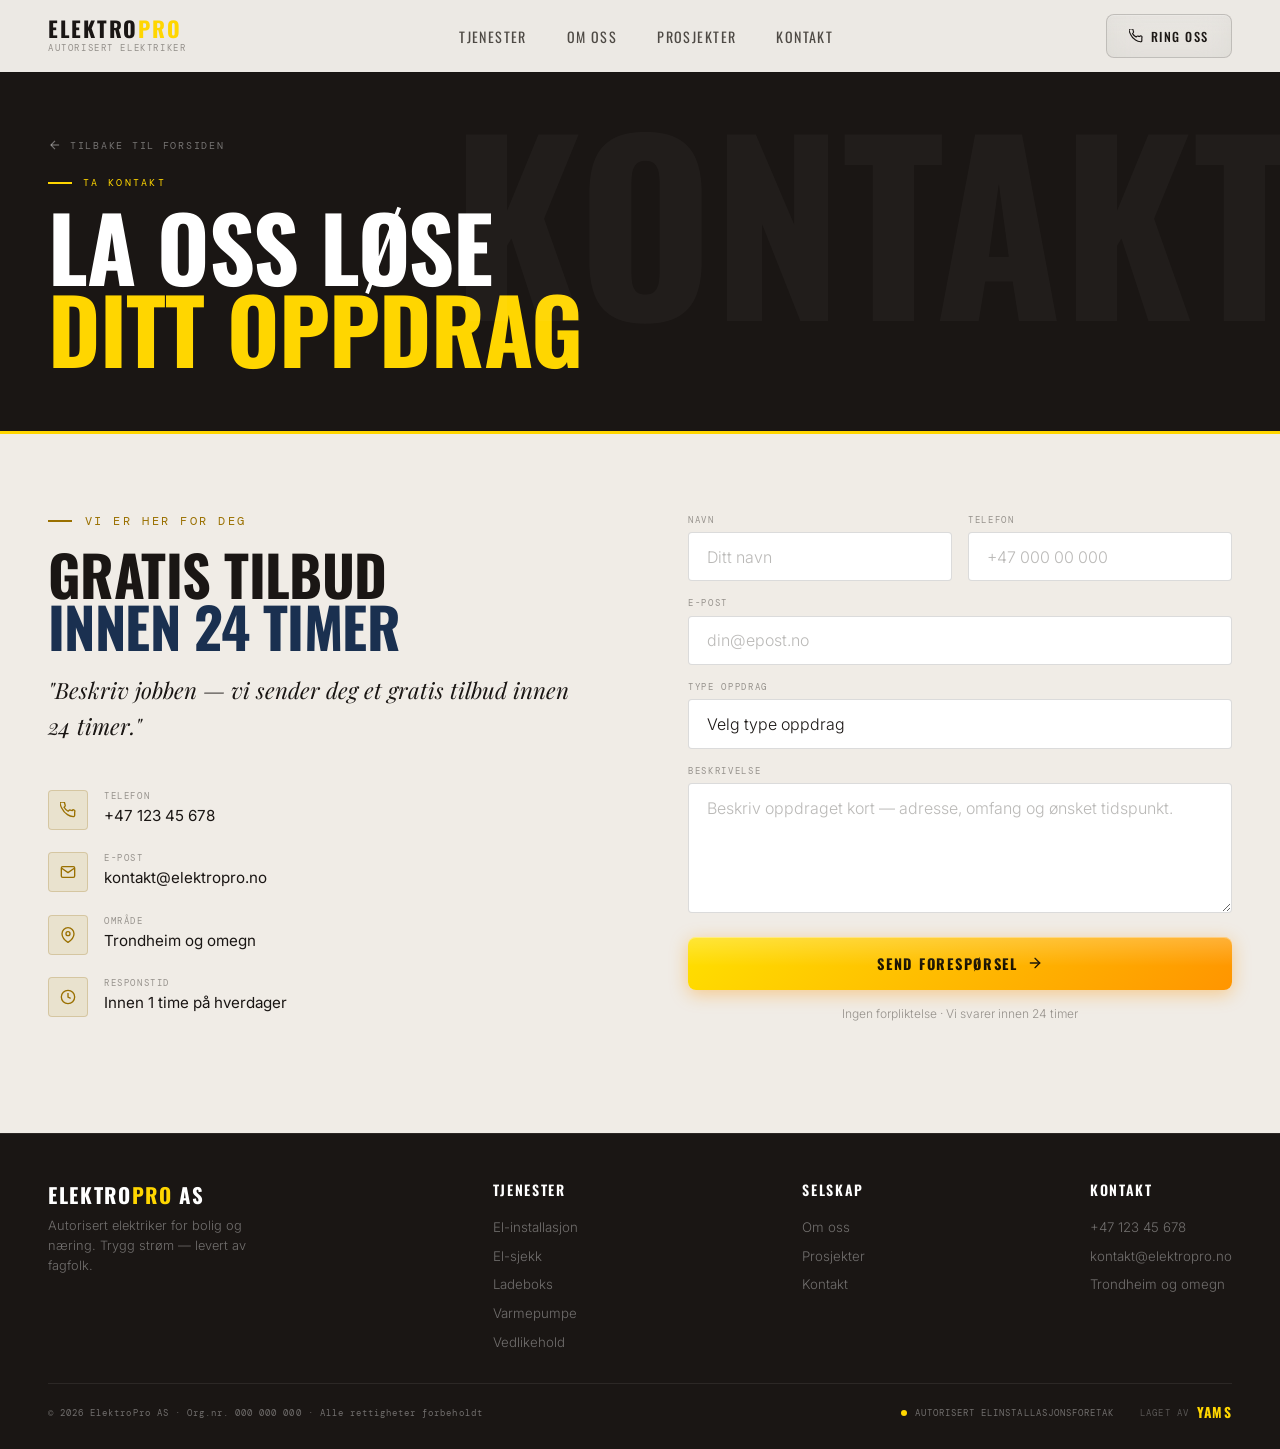
==== commit efc06e37: "Bump CSS to v=4 to bust GitHub Pages cache" ====
--- a/kontakt.html
+++ b/kontakt.html
@@ -8,7 +8,7 @@
   <link rel="preconnect" href="https://fonts.googleapis.com">
   <link rel="preconnect" href="https://fonts.gstatic.com" crossorigin>
   <link href="https://fonts.googleapis.com/css2?family=Oswald:wght@400;500;600;700&family=Inter:ital,wght@0,300;0,400;0,500;1,300&family=Playfair+Display:ital@1&family=DM+Mono:wght@400;500&display=swap" rel="stylesheet">
-  <link rel="stylesheet" href="style.css">
+  <link rel="stylesheet" href="style.css?v=4">
 </head>
 <body>
 
--- a/style.css
+++ b/style.css
@@ -33,52 +33,94 @@
 /* ── BUTTONS ── */
 .btn-yellow {
   display: inline-flex; align-items: center; justify-content: center; gap: .55rem;
-  padding: 1rem 2.2rem;
-  background: var(--yellow); color: var(--black);
+  padding: 1rem 2.4rem;
+  background: linear-gradient(135deg, #FFE000 0%, #FF9500 100%);
+  color: #1a1200;
   font-family: 'Oswald', sans-serif;
-  font-weight: 600; font-size: .9rem; letter-spacing: .12em; text-transform: uppercase;
-  border: none; border-radius: 4px; cursor: pointer;
-  transition: background .2s, transform .2s, box-shadow .2s;
+  font-weight: 700; font-size: .9rem; letter-spacing: .12em; text-transform: uppercase;
+  border: none; border-radius: 8px; cursor: pointer;
+  position: relative; overflow: hidden;
+  box-shadow: 0 4px 18px rgba(255,150,0,.4), inset 0 1px 0 rgba(255,255,255,.35);
+  transition: transform .2s, box-shadow .2s;
   white-space: nowrap; min-height: 48px;
 }
-.btn-yellow:hover { background: #ffe633; transform: translateY(-2px); box-shadow: 0 10px 36px rgba(255,214,0,.45); }
+.btn-yellow::before {
+  content: '';
+  position: absolute; inset: 0;
+  background: linear-gradient(to bottom, rgba(255,255,255,.22) 0%, transparent 55%);
+  pointer-events: none;
+}
+.btn-yellow:hover {
+  transform: translateY(-3px);
+  box-shadow: 0 10px 32px rgba(255,140,0,.55), inset 0 1px 0 rgba(255,255,255,.35);
+}
+.btn-yellow:active { transform: translateY(-1px); }
 
 .btn-glass {
   display: inline-flex; align-items: center; justify-content: center; gap: .55rem;
   padding: 1rem 2.2rem;
-  background: rgba(255,255,255,.08); backdrop-filter: blur(20px); -webkit-backdrop-filter: blur(20px);
-  border: 1px solid rgba(255,255,255,.22); border-radius: 4px;
+  background: rgba(255,255,255,.12);
+  backdrop-filter: blur(20px); -webkit-backdrop-filter: blur(20px);
+  border: 1px solid rgba(255,255,255,.3); border-radius: 8px;
   color: var(--white);
   font-family: 'Oswald', sans-serif;
   font-weight: 500; font-size: .9rem; letter-spacing: .12em; text-transform: uppercase;
-  cursor: pointer; transition: background .2s, border-color .2s, transform .2s;
+  cursor: pointer; position: relative; overflow: hidden;
+  box-shadow: inset 0 1px 0 rgba(255,255,255,.25), 0 4px 20px rgba(0,0,0,.2);
+  transition: background .2s, border-color .2s, transform .2s, box-shadow .2s;
   white-space: nowrap; min-height: 48px;
 }
-.btn-glass:hover { background: rgba(255,255,255,.16); border-color: rgba(255,255,255,.45); transform: translateY(-2px); }
+.btn-glass::before {
+  content: '';
+  position: absolute; inset: 0;
+  background: linear-gradient(to bottom, rgba(255,255,255,.15) 0%, transparent 55%);
+  pointer-events: none;
+}
+.btn-glass:hover {
+  background: rgba(255,255,255,.2); border-color: rgba(255,255,255,.5);
+  transform: translateY(-3px); box-shadow: inset 0 1px 0 rgba(255,255,255,.3), 0 8px 28px rgba(0,0,0,.3);
+}
 
 .btn-glass-sm {
   display: inline-flex; align-items: center; gap: .45rem;
   padding: .65rem 1.4rem;
-  background: rgba(255,255,255,.08); backdrop-filter: blur(16px); -webkit-backdrop-filter: blur(16px);
-  border: 1px solid rgba(255,255,255,.2); border-radius: 4px;
+  background: rgba(255,255,255,.1); backdrop-filter: blur(16px); -webkit-backdrop-filter: blur(16px);
+  border: 1px solid rgba(255,255,255,.25); border-radius: 8px;
   color: var(--white);
   font-family: 'Oswald', sans-serif;
   font-weight: 500; font-size: .78rem; letter-spacing: .12em; text-transform: uppercase;
-  cursor: pointer; transition: background .2s, border-color .2s;
+  cursor: pointer; position: relative; overflow: hidden;
+  box-shadow: inset 0 1px 0 rgba(255,255,255,.2);
+  transition: background .2s, border-color .2s, transform .2s;
   min-height: 44px;
 }
-.btn-glass-sm:hover { background: rgba(255,255,255,.15); border-color: rgba(255,255,255,.4); }
+.btn-glass-sm::before {
+  content: '';
+  position: absolute; inset: 0;
+  background: linear-gradient(to bottom, rgba(255,255,255,.12) 0%, transparent 55%);
+  pointer-events: none;
+}
+.btn-glass-sm:hover { background: rgba(255,255,255,.18); border-color: rgba(255,255,255,.4); transform: translateY(-2px); }
 
 .btn-dark {
   display: inline-flex; align-items: center; justify-content: center; gap: .55rem;
   padding: 1.1rem 2.6rem;
-  background: var(--black); color: var(--yellow);
+  background: linear-gradient(135deg, #1a1614 0%, #2a2420 100%);
+  color: var(--yellow);
   font-family: 'Oswald', sans-serif;
-  font-weight: 600; font-size: .9rem; letter-spacing: .12em; text-transform: uppercase;
-  border: none; border-radius: 4px; cursor: pointer;
-  transition: background .2s, transform .2s; white-space: nowrap; min-height: 48px;
-}
-.btn-dark:hover { background: #1a1a1a; transform: translateY(-2px); }
+  font-weight: 700; font-size: .9rem; letter-spacing: .12em; text-transform: uppercase;
+  border: 1px solid rgba(255,255,255,.08); border-radius: 8px; cursor: pointer;
+  position: relative; overflow: hidden;
+  box-shadow: 0 4px 16px rgba(0,0,0,.35), inset 0 1px 0 rgba(255,255,255,.08);
+  transition: transform .2s, box-shadow .2s; white-space: nowrap; min-height: 48px;
+}
+.btn-dark::before {
+  content: '';
+  position: absolute; inset: 0;
+  background: linear-gradient(to bottom, rgba(255,255,255,.06) 0%, transparent 55%);
+  pointer-events: none;
+}
+.btn-dark:hover { transform: translateY(-3px); box-shadow: 0 10px 28px rgba(0,0,0,.45), inset 0 1px 0 rgba(255,255,255,.1); }
 
 /* ── NAV ── */
 nav {
@@ -222,7 +264,7 @@
 }
 .hero-content { position: relative; z-index: 2; max-width: 860px; }
 .hero-eyebrow {
-  font-family: 'DM Mono', monospace; font-size: .65rem; letter-spacing: .2em;
+  font-family: 'DM Mono', monospace; font-size: .95rem; letter-spacing: .18em;
   text-transform: uppercase; color: var(--yellow);
   display: flex; align-items: center; gap: .8rem; margin-bottom: 1.4rem; flex-wrap: wrap;
 }
@@ -252,12 +294,20 @@
 .stats-bar {
   background: var(--light1);
   border-top: 1px solid var(--border); border-bottom: 1px solid var(--border);
-  padding: 2.8rem 3rem; display: flex; justify-content: center; gap: 0;
-}
-.stat-item { flex: 1; max-width: 260px; display: flex; flex-direction: column; align-items: center; gap: .5rem; position: relative; }
-.stat-item + .stat-item::before { content: ''; position: absolute; left: 0; top: 10%; bottom: 10%; width: 1px; background: var(--border); }
-.stat-num { font-family: 'Oswald', sans-serif; font-weight: 700; font-size: clamp(2.4rem, 5vw, 3.8rem); color: var(--yellow); line-height: 1; }
-.stat-label { font-family: 'DM Mono', monospace; font-size: .6rem; letter-spacing: .2em; text-transform: uppercase; color: var(--gray2); text-align: center; }
+  padding: 3.5rem 3rem; display: flex; justify-content: center; gap: 0;
+}
+.stat-item { flex: 1; max-width: 300px; display: flex; flex-direction: column; align-items: center; gap: .6rem; position: relative; }
+.stat-item + .stat-item::before { content: ''; position: absolute; left: 0; top: 15%; bottom: 15%; width: 1px; background: var(--border); }
+.stat-num {
+  font-family: 'Oswald', sans-serif; font-weight: 700;
+  font-size: clamp(3.8rem, 7vw, 6.5rem);
+  color: var(--yamb); line-height: 1;
+  text-shadow:
+    2px 4px 0 rgba(26,22,16,.12),
+    4px 8px 0 rgba(26,22,16,.07),
+    0 12px 28px rgba(26,22,16,.15);
+}
+.stat-label { font-family: 'DM Mono', monospace; font-size: .65rem; letter-spacing: .22em; text-transform: uppercase; color: var(--gray2); text-align: center; }
 
 /* ── SECTION COMMON ── */
 .section-eyebrow {
@@ -280,7 +330,8 @@
   background: var(--white); padding: 2.6rem 2rem 2.4rem;
   border-radius: 12px; border-left: 4px solid var(--yellow);
   box-shadow: 0 2px 12px rgba(0,0,0,.07), 0 1px 3px rgba(0,0,0,.05);
-  position: relative; overflow: hidden;
+  position: relative; overflow: hidden; display: block;
+  color: inherit; text-decoration: none; cursor: pointer;
   transition: transform .25s cubic-bezier(.22,1,.36,1), box-shadow .25s;
 }
 .service-card:hover { transform: translateY(-6px); box-shadow: 0 18px 40px rgba(0,0,0,.12), 0 4px 10px rgba(0,0,0,.06); }
@@ -313,14 +364,16 @@
   font-size: clamp(1.2rem, 2vw, 1.8rem); line-height: 1.5; color: var(--black);
   margin-bottom: 1.8rem; padding-left: 1.4rem; border-left: 3px solid var(--yamb);
 }
-.about-body { font-size: .9rem; line-height: 1.9; color: var(--gray); font-weight: 300; margin-bottom: 1.3rem; }
+.about-body { font-size: .95rem; line-height: 1.9; color: rgba(26,22,16,.95); font-weight: 400; margin-bottom: 1.3rem; }
 .about-checklist { list-style: none; display: flex; flex-direction: column; gap: .8rem; margin-bottom: 2.4rem; }
-.about-checklist li { display: flex; align-items: center; gap: .8rem; font-size: .87rem; color: var(--gray); font-weight: 300; }
+.about-checklist li { display: flex; align-items: center; gap: .8rem; font-size: .95rem; color: rgba(26,22,16,.95); font-weight: 600; }
 .about-checklist li::before {
-  content: ''; display: block; flex-shrink: 0; width: 18px; height: 18px;
-  background: var(--ydim); border: 1px solid var(--bordery); border-radius: 50%;
-  background-image: url("data:image/svg+xml,%3Csvg viewBox='0 0 16 16' fill='none' stroke='%23FFD600' stroke-width='2' xmlns='http://www.w3.org/2000/svg'%3E%3Cpolyline points='3 8 7 12 13 4'/%3E%3C/svg%3E");
-  background-size: 10px; background-position: center; background-repeat: no-repeat;
+  content: ''; display: block; flex-shrink: 0; width: 22px; height: 22px;
+  background: #1a3050;
+  border-radius: 50%;
+  background-image: url("data:image/svg+xml,%3Csvg viewBox='0 0 16 16' fill='none' stroke='white' stroke-width='2.5' stroke-linecap='round' stroke-linejoin='round' xmlns='http://www.w3.org/2000/svg'%3E%3Cpolyline points='3 8 7 12 13 4'/%3E%3C/svg%3E");
+  background-size: 11px; background-position: center; background-repeat: no-repeat;
+  box-shadow: 0 2px 8px rgba(26,48,80,.3);
 }
 
 /* ── GALLERY ── */
@@ -344,21 +397,131 @@
 .gallery-video-wrap video { width: 100%; display: block; aspect-ratio: 9/16; object-fit: cover; }
 
 /* ── WHY US ── */
-.why { background: var(--light2); padding: 7rem 3rem; }
-.why-grid { display: grid; grid-template-columns: repeat(3, 1fr); gap: 1.8rem; margin-top: 3.5rem; }
+.why {
+  background: #111318;
+  padding: 8rem 3rem;
+  position: relative; overflow: hidden;
+}
+.why::before {
+  content: 'TRYGGHET';
+  position: absolute; top: 50%; left: 50%; transform: translate(-50%,-50%);
+  font-family: 'Oswald', sans-serif; font-weight: 700;
+  font-size: clamp(6rem, 16vw, 18rem);
+  color: rgba(255,255,255,.025);
+  white-space: nowrap; pointer-events: none; letter-spacing: -.02em;
+  user-select: none;
+}
+.why .section-eyebrow { color: var(--yellow); }
+.why .section-eyebrow::before { background: var(--yellow); }
+.why .section-title { color: #ffffff; }
+.why .section-title .accent { color: var(--yellow); }
+
+/* Why layout */
+.why-inner {
+  display: grid; grid-template-columns: 1fr 420px;
+  gap: 5rem; align-items: center;
+  position: relative; z-index: 1;
+}
+.why-right {
+  display: flex; flex-direction: column; align-items: center; gap: 2rem;
+}
+.testimonial-label { width: 100%; }
+.testimonial-hint {
+  font-family: 'DM Mono', monospace; font-size: .58rem;
+  letter-spacing: .16em; text-transform: uppercase;
+  color: rgba(255,255,255,.35); margin-top: .3rem;
+}
+
+/* Testimonial card stack */
+.testimonial-stack {
+  position: relative; width: 320px; height: 420px;
+}
+.t-card {
+  position: absolute; left: 0; top: 0;
+  width: 320px; height: 420px;
+  border-radius: 20px;
+  border: 1px solid rgba(255,255,255,.1);
+  border-top: 2px solid var(--yellow);
+  background: rgba(255,255,255,.06);
+  backdrop-filter: blur(16px); -webkit-backdrop-filter: blur(16px);
+  box-shadow: 0 8px 40px rgba(0,0,0,.4);
+  padding: 2.4rem 2rem;
+  display: flex; flex-direction: column; align-items: center;
+  justify-content: center; gap: 1.4rem;
+  transition: transform .35s cubic-bezier(.22,1,.36,1);
+  user-select: none;
+}
+.t-card[data-pos="front"] {
+  z-index: 3; transform: rotate(-6deg) translateX(0px);
+  cursor: grab; touch-action: none;
+}
+.t-card[data-pos="front"].dragging { cursor: grabbing; transition: none; }
+.t-card[data-pos="middle"] {
+  z-index: 2; transform: rotate(0deg) translateX(28px);
+}
+.t-card[data-pos="back"] {
+  z-index: 1; transform: rotate(6deg) translateX(56px);
+}
+.t-avatar {
+  width: 90px; height: 90px; border-radius: 50%;
+  border: 2px solid var(--yellow);
+  object-fit: cover; display: block;
+  box-shadow: 0 0 0 4px rgba(255,214,0,.15);
+}
+.t-quote {
+  font-family: 'Playfair Display', serif; font-style: italic;
+  font-size: 1rem; line-height: 1.65;
+  color: rgba(255,255,255,.88); text-align: center;
+}
+.t-author {
+  font-family: 'DM Mono', monospace; font-size: .62rem;
+  letter-spacing: .14em; text-transform: uppercase;
+  color: var(--yellow);
+}
+
+.why-grid { display: grid; grid-template-columns: repeat(3, 1fr); gap: 1.2rem; margin-top: 0; position: relative; z-index: 1; }
+
+@media(max-width:1100px) {
+  .why-inner { grid-template-columns: 1fr; gap: 4rem; }
+  .why-right { align-items: flex-start; }
+  .why-grid { grid-template-columns: repeat(3,1fr); }
+}
+@media(max-width:700px) {
+  .why-grid { grid-template-columns: 1fr; }
+  .testimonial-stack { width: 280px; height: 390px; }
+  .t-card { width: 280px; height: 390px; }
+}
 .why-card {
-  background: var(--white); padding: 2.6rem 2.2rem; border-radius: 12px;
+  background: rgba(255,255,255,.05);
+  backdrop-filter: blur(8px); -webkit-backdrop-filter: blur(8px);
+  padding: 2.8rem 2.2rem;
+  border-radius: 14px;
+  border: 1px solid rgba(255,255,255,.09);
   border-top: 3px solid var(--yellow);
-  box-shadow: 0 2px 12px rgba(0,0,0,.07), 0 1px 3px rgba(0,0,0,.05);
   position: relative; overflow: hidden;
-  transition: transform .25s cubic-bezier(.22,1,.36,1), box-shadow .25s;
-}
-.why-card:hover { transform: translateY(-6px); box-shadow: 0 16px 40px rgba(0,0,0,.12), 0 4px 10px rgba(0,0,0,.07); }
-.why-card-num { font-family: 'Oswald', sans-serif; font-weight: 700; font-size: 5rem; color: rgba(26,48,80,.05); line-height: 1; position: absolute; top: 1rem; right: 1.4rem; pointer-events: none; }
-.why-icon { width: 48px; height: 48px; background: #1a3050; border-radius: 10px; display: flex; align-items: center; justify-content: center; margin-bottom: 1.5rem; box-shadow: 0 4px 14px rgba(26,48,80,.25); }
-.why-icon svg { width: 22px; height: 22px; stroke: #ffffff; fill: none; stroke-width: 2; }
-.why-title { font-family: 'Oswald', sans-serif; font-weight: 600; font-size: 1.15rem; letter-spacing: .05em; text-transform: uppercase; margin-bottom: .8rem; color: var(--black); }
-.why-desc { font-size: .87rem; line-height: 1.85; color: var(--gray); font-weight: 300; }
+  transition: transform .3s cubic-bezier(.22,1,.36,1), background .3s, box-shadow .3s;
+}
+.why-card:hover {
+  transform: translateY(-8px);
+  background: rgba(255,255,255,.09);
+  box-shadow: 0 24px 60px rgba(0,0,0,.4), 0 0 0 1px rgba(255,214,0,.15);
+}
+.why-card-num {
+  font-family: 'Oswald', sans-serif; font-weight: 700;
+  font-size: 6rem; line-height: 1;
+  color: rgba(255,214,0,.08);
+  position: absolute; top: .8rem; right: 1.2rem; pointer-events: none;
+}
+.why-icon {
+  width: 52px; height: 52px;
+  background: var(--yellow);
+  border-radius: 12px;
+  display: flex; align-items: center; justify-content: center; margin-bottom: 1.6rem;
+  box-shadow: 0 6px 20px rgba(255,214,0,.35);
+}
+.why-icon svg { width: 24px; height: 24px; stroke: #111318; fill: none; stroke-width: 2.2; }
+.why-title { font-family: 'Oswald', sans-serif; font-weight: 600; font-size: 1.2rem; letter-spacing: .05em; text-transform: uppercase; margin-bottom: .9rem; color: #ffffff; }
+.why-desc { font-size: .88rem; line-height: 1.85; color: rgba(255,255,255,.65); font-weight: 300; }
 
 /* ── CTA BAND ── */
 .cta-band {
@@ -467,10 +630,10 @@
   .hero-btns { flex-direction: column; align-items: stretch; }
   .hero-btns .btn-yellow, .hero-btns .btn-glass { width: 100%; }
   .hero-scroll-hint { display: none; }
-  .stats-bar { flex-direction: row; flex-wrap: wrap; padding: 2rem 1.4rem; gap: 1.5rem; justify-content: space-around; }
+  .stats-bar { flex-direction: row; flex-wrap: wrap; padding: 2.5rem 1.4rem; gap: 1.5rem; justify-content: space-around; }
   .stat-item { max-width: none; flex: 0 1 calc(33% - 1rem); }
   .stat-item + .stat-item::before { display: none; }
-  .stat-num { font-size: clamp(2rem, 8vw, 2.8rem); }
+  .stat-num { font-size: clamp(2.4rem, 9vw, 3.2rem); }
   .services { padding: 5rem 1.4rem; }
   .services-grid { grid-template-columns: 1fr; gap: 1rem; }
   .section-title { font-size: clamp(2rem, 9vw, 3rem); margin-bottom: 3rem; }
@@ -478,17 +641,93 @@
   .about-img-wrap img { height: 320px; }
   .about-img-badge { bottom: 1rem; left: 1rem; padding: .8rem 1rem; }
   .about-badge-num { font-size: 1.6rem; }
-  .gallery { padding: 5rem 1.4rem; grid-template-columns: 1fr; gap: 2.5rem; }
-  .why { padding: 5rem 1.4rem; }
-  .why-grid { grid-template-columns: 1fr; gap: 1rem; margin-top: 2.5rem; }
+  /* Gallery / "Vi leverer mer" — mobile redesign */
+  .gallery {
+    padding: 0 0 4rem;
+    grid-template-columns: 1fr; gap: 0;
+  }
+
+  /* Video full-width on top, video comes second in HTML but first visually */
+  .gallery-video-wrap {
+    order: -1;
+    border-radius: 0;
+    box-shadow: none;
+    margin-bottom: 0;
+  }
+  .gallery-video-wrap video { aspect-ratio: 16/9; }
+
+  .gallery-text { padding: 2.4rem 1.4rem 0; }
+
+  /* Sell points: 2-column compact grid, hide descriptions */
+  .gallery-sell-points {
+    display: grid; grid-template-columns: 1fr 1fr;
+    gap: .75rem; margin: 1.4rem 0 2rem;
+  }
+  .gallery-sell-points li { flex-direction: row; align-items: center; gap: .6rem; }
+  .gallery-sell-icon { width: 30px; height: 30px; margin-top: 0; border-radius: 6px; }
+  .gallery-sell-icon svg { width: 13px; height: 13px; }
+  .gallery-sell-title { font-size: .78rem; margin-bottom: 0; }
+  .gallery-sell-desc { display: none; }
+  /* Why section — full mobile redesign */
+  /* ── WHY SECTION — mobile ── */
+  .why { padding: 4rem 1.4rem 5rem; overflow: hidden; }
+  .why::before { display: none; }
+  .why-inner { display: flex; flex-direction: column; gap: 0; }
+
+  /* Section header */
+  .why .section-title { margin-bottom: 2rem; font-size: clamp(2rem,9vw,3rem); }
+
+  /* Why-cards: compact feature rows (no horizontal scroll) */
+  .why-grid {
+    display: flex; flex-direction: column;
+    gap: .8rem; margin-top: 0; margin-bottom: 3rem;
+    grid-template-columns: unset;
+  }
+  .why-card {
+    display: flex; flex-direction: row; align-items: flex-start;
+    gap: 1rem; padding: 1.2rem 1.4rem;
+    border-radius: 10px; border-top: none;
+    border-left: 3px solid var(--yellow);
+    min-height: unset;
+  }
+  .why-card:hover { transform: none; box-shadow: 0 2px 12px rgba(0,0,0,.25); }
+  .why-card-num { display: none; }
+  .why-icon {
+    width: 40px; height: 40px; flex-shrink: 0;
+    border-radius: 8px; margin-bottom: 0;
+    box-shadow: 0 2px 8px rgba(255,214,0,.25);
+  }
+  .why-icon svg { width: 18px; height: 18px; }
+  .why-card-content { display: flex; flex-direction: column; gap: .3rem; }
+  .why-title { font-size: 1rem; margin-bottom: .25rem; }
+  .why-desc { font-size: .83rem; line-height: 1.7; }
+
+  /* Testimonials: full width, tight stack */
+  .why-right { align-items: center; width: 100%; }
+  .testimonial-label { width: 100%; margin-bottom: 1.5rem; }
+  .testimonial-hint { margin-top: .3rem; }
+
+  .testimonial-stack {
+    width: 100%; max-width: 340px;
+    height: 360px;
+  }
+  .t-card {
+    width: 100%; max-width: 340px;
+    height: 360px;
+    padding: 1.8rem 1.4rem;
+  }
+  .t-card[data-pos="middle"] { transform: rotate(0deg) translateX(14px); }
+  .t-card[data-pos="back"]   { transform: rotate(6deg) translateX(28px); }
+  .t-quote { font-size: .92rem; line-height: 1.65; }
+  .t-avatar { width: 72px; height: 72px; }
   .cta-band { flex-direction: column; align-items: flex-start; gap: 1.8rem; padding: 4rem 1.4rem; }
   .contact { padding: 5rem 1.4rem; grid-template-columns: 1fr; gap: 3rem; }
   .form-row { grid-template-columns: 1fr; }
   footer { padding: 2rem 1.4rem calc(1.5rem + 80px); }
-  .footer-top { flex-direction: column; gap: 0; padding-bottom: 1rem; }
+  .footer-top { flex-direction: column; align-items: stretch; gap: 0; padding-bottom: 1rem; }
   .footer-brand { padding-bottom: 1.4rem; border-bottom: 1px solid rgba(255,255,255,.08); margin-bottom: .2rem; }
   .footer-bottom { flex-direction: column; align-items: flex-start; gap: .5rem; }
-  .footer-col { border-bottom: 1px solid rgba(255,255,255,.08); padding: .2rem 0; }
+  .footer-col { border-bottom: 1px solid rgba(255,255,255,.08); padding: .2rem 0; width: 100%; }
   .footer-col-icon { display: block; }
   .footer-col-toggle { margin-bottom: 0; padding: .85rem 0; }
   .footer-col ul { max-height: 0; gap: 0; transition: max-height .3s ease, gap .3s ease; }
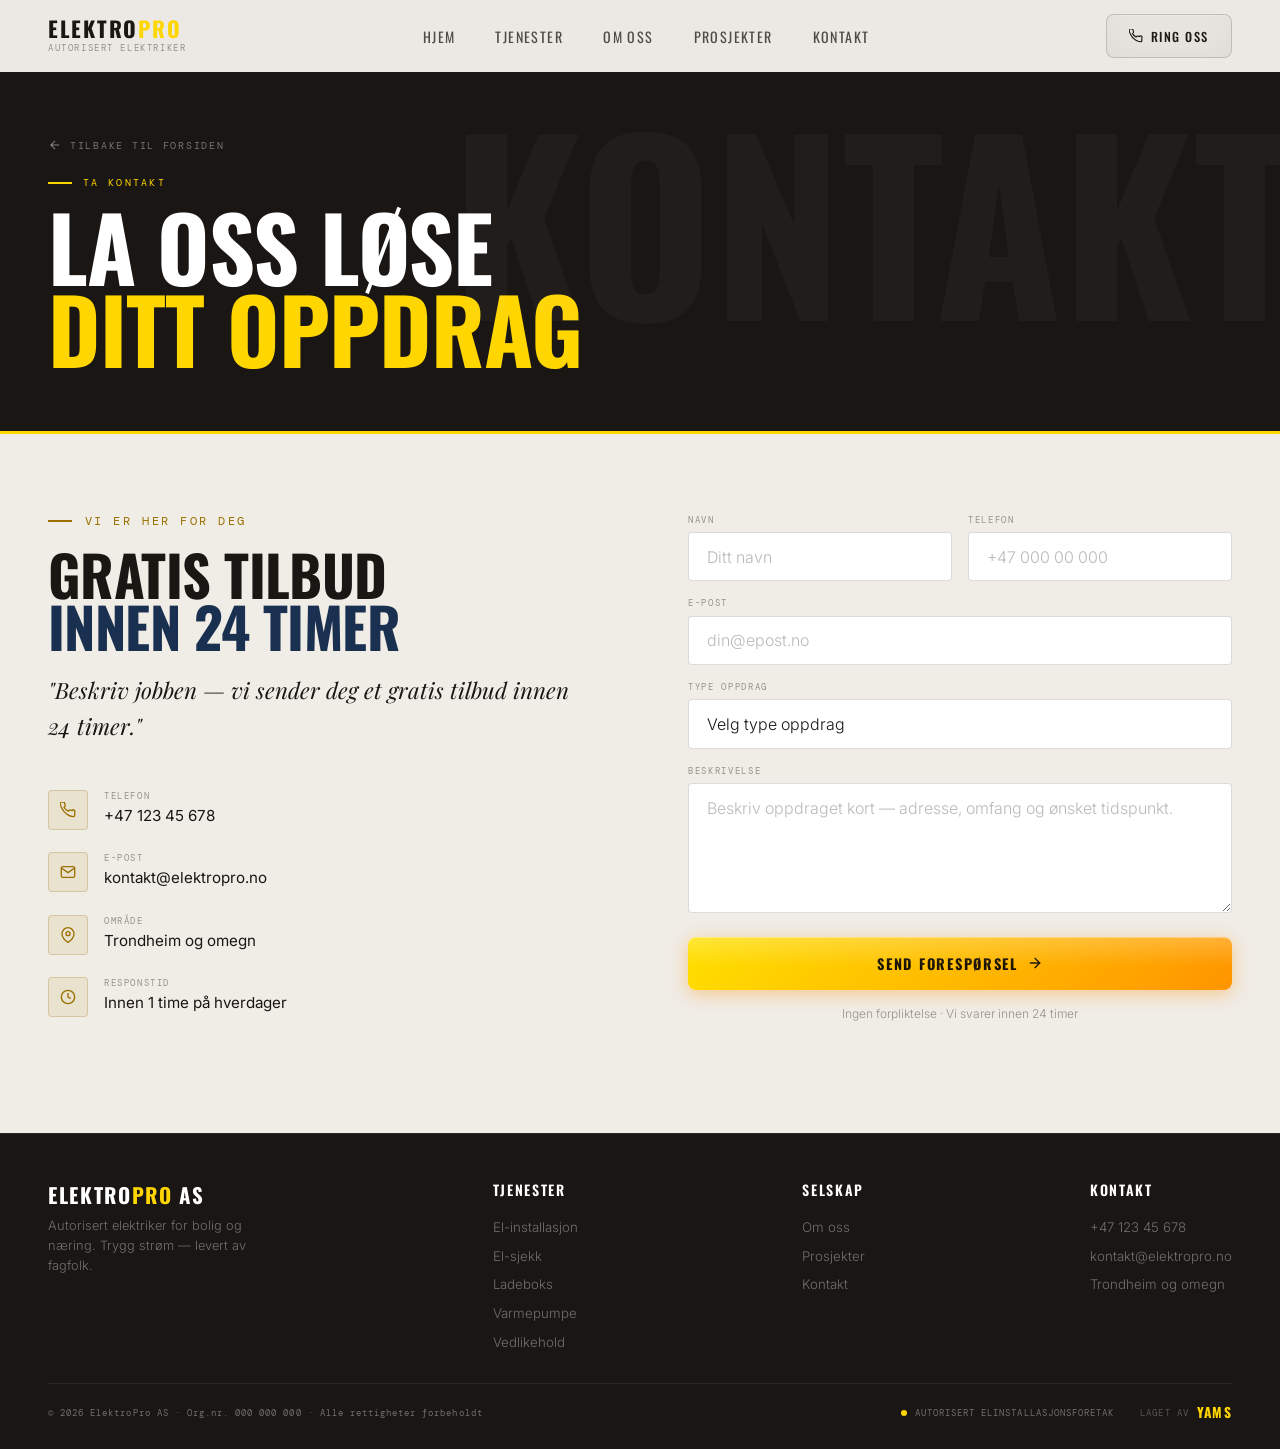
==== commit ab5982ec: "Add Hjem nav link to all pages — desktop nav and mobile menu Co-Authored-By: Claude Sonnet 4.6 <nore" ====
--- a/kontakt.html
+++ b/kontakt.html
@@ -18,9 +18,10 @@
     <div class="nav-logo-tag">Autorisert elektriker</div>
   </a>
   <ul class="nav-links">
+    <li><a href="index.html">Hjem</a></li>
     <li><a href="tjenester.html">Tjenester</a></li>
     <li><a href="om-oss.html">Om oss</a></li>
-    <li><a href="index.html#prosjekter">Prosjekter</a></li>
+    <li><a href="prosjekter.html">Prosjekter</a></li>
     <li><a href="kontakt.html" class="active">Kontakt</a></li>
   </ul>
   <div class="nav-right">
@@ -36,9 +37,10 @@
 
 <div class="mob-menu" id="mobMenu" aria-hidden="true">
   <ul>
+    <li><a href="index.html" class="mob-link">Hjem</a></li>
     <li><a href="tjenester.html" class="mob-link">Tjenester</a></li>
     <li><a href="om-oss.html" class="mob-link">Om oss</a></li>
-    <li><a href="index.html#prosjekter" class="mob-link">Prosjekter</a></li>
+    <li><a href="prosjekter.html" class="mob-link">Prosjekter</a></li>
     <li><a href="kontakt.html" class="mob-link">Kontakt</a></li>
   </ul>
   <div class="mob-menu-divider"></div>
@@ -135,7 +137,7 @@
       <button class="footer-col-toggle" aria-expanded="false"><span>Selskap</span><span class="footer-col-icon">+</span></button>
       <ul>
         <li><a href="om-oss.html">Om oss</a></li>
-        <li><a href="index.html#prosjekter">Prosjekter</a></li>
+        <li><a href="prosjekter.html">Prosjekter</a></li>
         <li><a href="kontakt.html">Kontakt</a></li>
       </ul>
     </div>
--- a/style.css
+++ b/style.css
@@ -394,7 +394,7 @@
   position: relative; border-radius: 14px; overflow: hidden;
   box-shadow: 0 20px 60px rgba(0,0,0,.15), 0 4px 16px rgba(0,0,0,.08);
 }
-.gallery-video-wrap video { width: 100%; display: block; aspect-ratio: 9/16; object-fit: cover; }
+.gallery-video-wrap video { width: 100%; display: block; aspect-ratio: 3/4; object-fit: cover; }
 
 /* ── WHY US ── */
 .why {
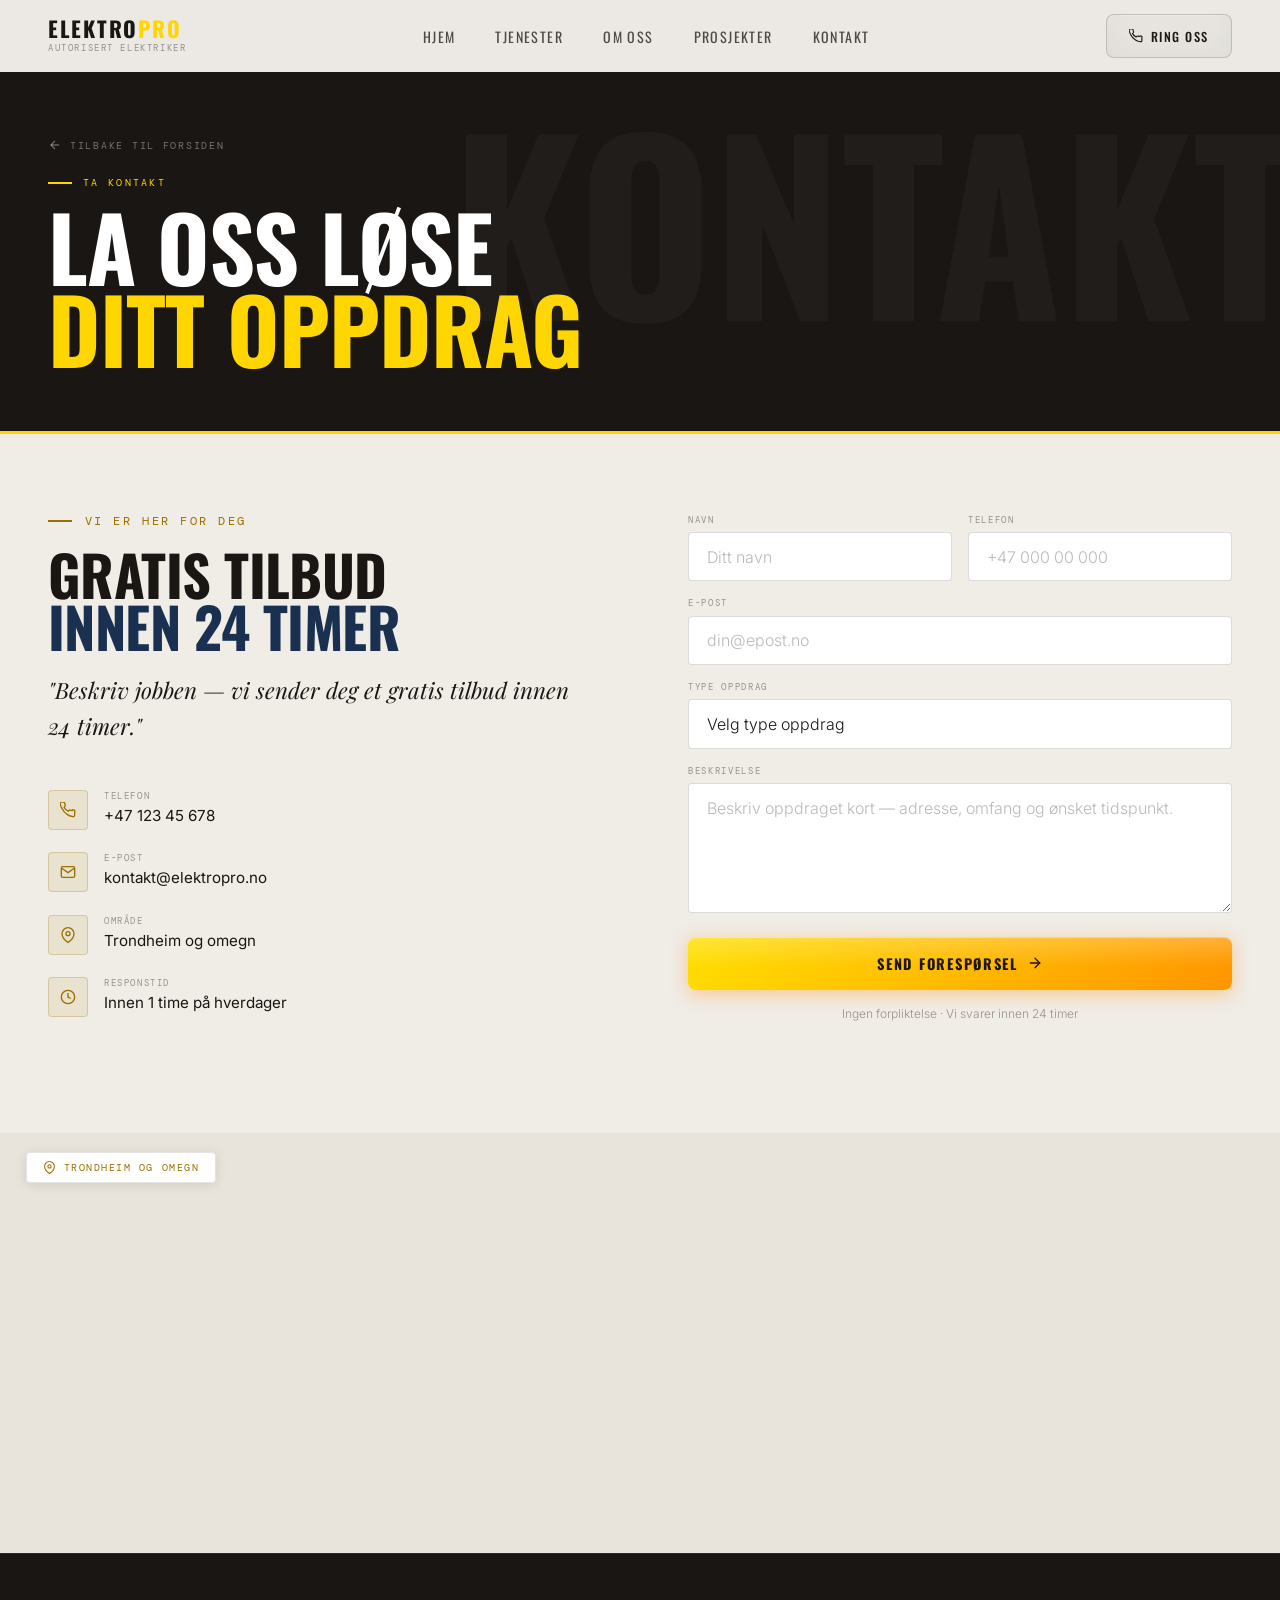
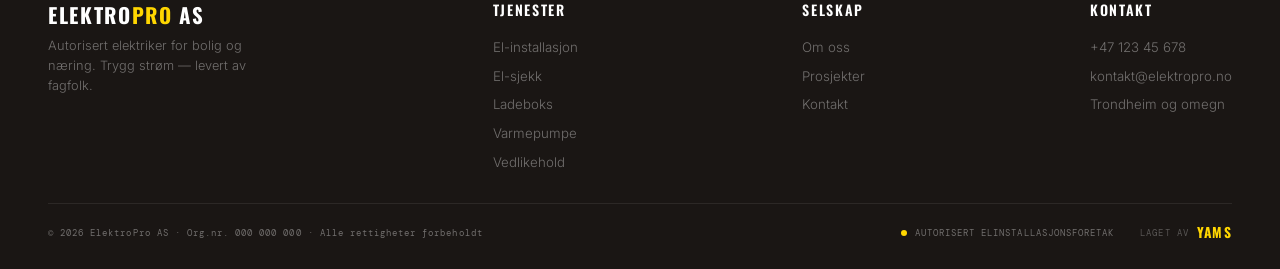
==== commit ac32c221: "Add Google Maps embed for Trondheim on kontakt page Co-Authored-By: Claude Sonnet 4.6 <noreply@anthr" ====
--- a/kontakt.html
+++ b/kontakt.html
@@ -8,7 +8,7 @@
   <link rel="preconnect" href="https://fonts.googleapis.com">
   <link rel="preconnect" href="https://fonts.gstatic.com" crossorigin>
   <link href="https://fonts.googleapis.com/css2?family=Oswald:wght@400;500;600;700&family=Inter:ital,wght@0,300;0,400;0,500;1,300&family=Playfair+Display:ital@1&family=DM+Mono:wght@400;500&display=swap" rel="stylesheet">
-  <link rel="stylesheet" href="style.css?v=4">
+  <link rel="stylesheet" href="style.css?v=5">
 </head>
 <body>
 
@@ -115,6 +115,34 @@
     <p class="form-note">Ingen forpliktelse · Vi svarer innen 24 timer</p>
   </form>
 </section>
+
+<!-- ── MAP ── -->
+<div class="map-section">
+  <div class="map-label">
+    <svg viewBox="0 0 24 24" fill="none" stroke="currentColor" stroke-width="2" stroke-linecap="round"><path d="M21 10c0 7-9 13-9 13s-9-6-9-13a9 9 0 0118 0z"/><circle cx="12" cy="10" r="3"/></svg>
+    Trondheim og omegn
+  </div>
+  <iframe
+    src="https://www.google.com/maps/embed?pb=!1m18!1m12!1m3!1d114349.07!2d10.300256!3d63.430515!2m3!1f0!2f0!3f0!3m2!1i1024!2i768!4f13.1!3m3!1m2!1s0x466d319747037a5b%3Ae8a7d6a2a08eb5e3!2sTrondheim!5e0!3m2!1sno!2sno!4v1690000000000!5m2!1sno!2sno"
+    width="100%" height="420" style="border:0;" allowfullscreen="" loading="lazy"
+    referrerpolicy="no-referrer-when-downgrade" title="Kart over Trondheim">
+  </iframe>
+</div>
+<style>
+  .map-section { position: relative; background: var(--light2); }
+  .map-label {
+    display: inline-flex; align-items: center; gap: .5rem;
+    position: absolute; top: 1.2rem; left: 1.6rem; z-index: 1;
+    background: rgba(255,255,255,.95); backdrop-filter: blur(8px);
+    border: 1px solid var(--border); border-radius: 4px;
+    padding: .5rem 1rem;
+    font-family: 'DM Mono', monospace; font-size: .6rem;
+    letter-spacing: .16em; text-transform: uppercase; color: var(--yamb);
+    box-shadow: 0 2px 12px rgba(0,0,0,.1);
+  }
+  .map-label svg { width: 13px; height: 13px; stroke: var(--yamb); }
+  .map-section iframe { display: block; }
+</style>
 
 <!-- ── FOOTER ── -->
 <footer>
--- a/style.css
+++ b/style.css
@@ -587,6 +587,55 @@
 .footer-yams:hover { color: rgba(255,255,255,.7); }
 .footer-yams-logo { font-family: 'Oswald', sans-serif; font-weight: 700; font-size: .85rem; letter-spacing: .1em; color: var(--yellow); line-height: 1; }
 @keyframes blink { 0%,100%{opacity:1} 50%{opacity:.2} }
+
+/* ── FAQ ── */
+.faq-section { background: var(--light2); padding: 7rem 3rem; }
+.faq-inner { max-width: 860px; margin: 0 auto; }
+.faq-header { margin-bottom: 3rem; }
+.faq-header .section-title { line-height: 1.05; }
+.faq-list { display: flex; flex-direction: column; }
+.faq-item { border-bottom: 1px solid var(--border); }
+.faq-item:first-child { border-top: 1px solid var(--border); }
+.faq-q {
+  width: 100%; display: flex; align-items: center; justify-content: space-between;
+  gap: 1.5rem; padding: 1.6rem 0; background: none; border: none; cursor: pointer;
+  text-align: left;
+  font-family: 'Oswald', sans-serif; font-weight: 600;
+  font-size: clamp(1rem, 2vw, 1.2rem); letter-spacing: .03em; text-transform: uppercase;
+  color: var(--black); transition: color .2s;
+}
+.faq-q:hover { color: var(--yamb); }
+.faq-item.open .faq-q { color: var(--yamb); }
+.faq-icon {
+  flex-shrink: 0; width: 28px; height: 28px; border-radius: 50%;
+  background: var(--ydim); border: 1px solid var(--bordery);
+  display: flex; align-items: center; justify-content: center;
+  position: relative; transition: background .2s, transform .35s cubic-bezier(.22,1,.36,1);
+}
+.faq-icon::before,
+.faq-icon::after {
+  content: ''; position: absolute;
+  background: var(--yamb); border-radius: 2px; transition: opacity .25s, transform .25s;
+}
+.faq-icon::before { width: 12px; height: 2px; }
+.faq-icon::after  { width: 2px; height: 12px; }
+.faq-item.open .faq-icon { background: var(--yamb); transform: rotate(45deg); }
+.faq-item.open .faq-icon::before,
+.faq-item.open .faq-icon::after { background: #fff; }
+.faq-a {
+  max-height: 0; overflow: hidden;
+  transition: max-height .4s cubic-bezier(.22,1,.36,1);
+}
+.faq-item.open .faq-a { max-height: 400px; }
+.faq-a p {
+  font-size: .93rem; line-height: 1.9; color: rgba(26,22,16,.78);
+  font-weight: 300; padding-bottom: 1.8rem;
+}
+
+@media(max-width: 768px) {
+  .faq-section { padding: 5rem 1.4rem; }
+  .faq-q { font-size: .95rem; padding: 1.3rem 0; }
+}
 
 /* ── MOBILE CALL BAR ── */
 .mob-call-bar {
